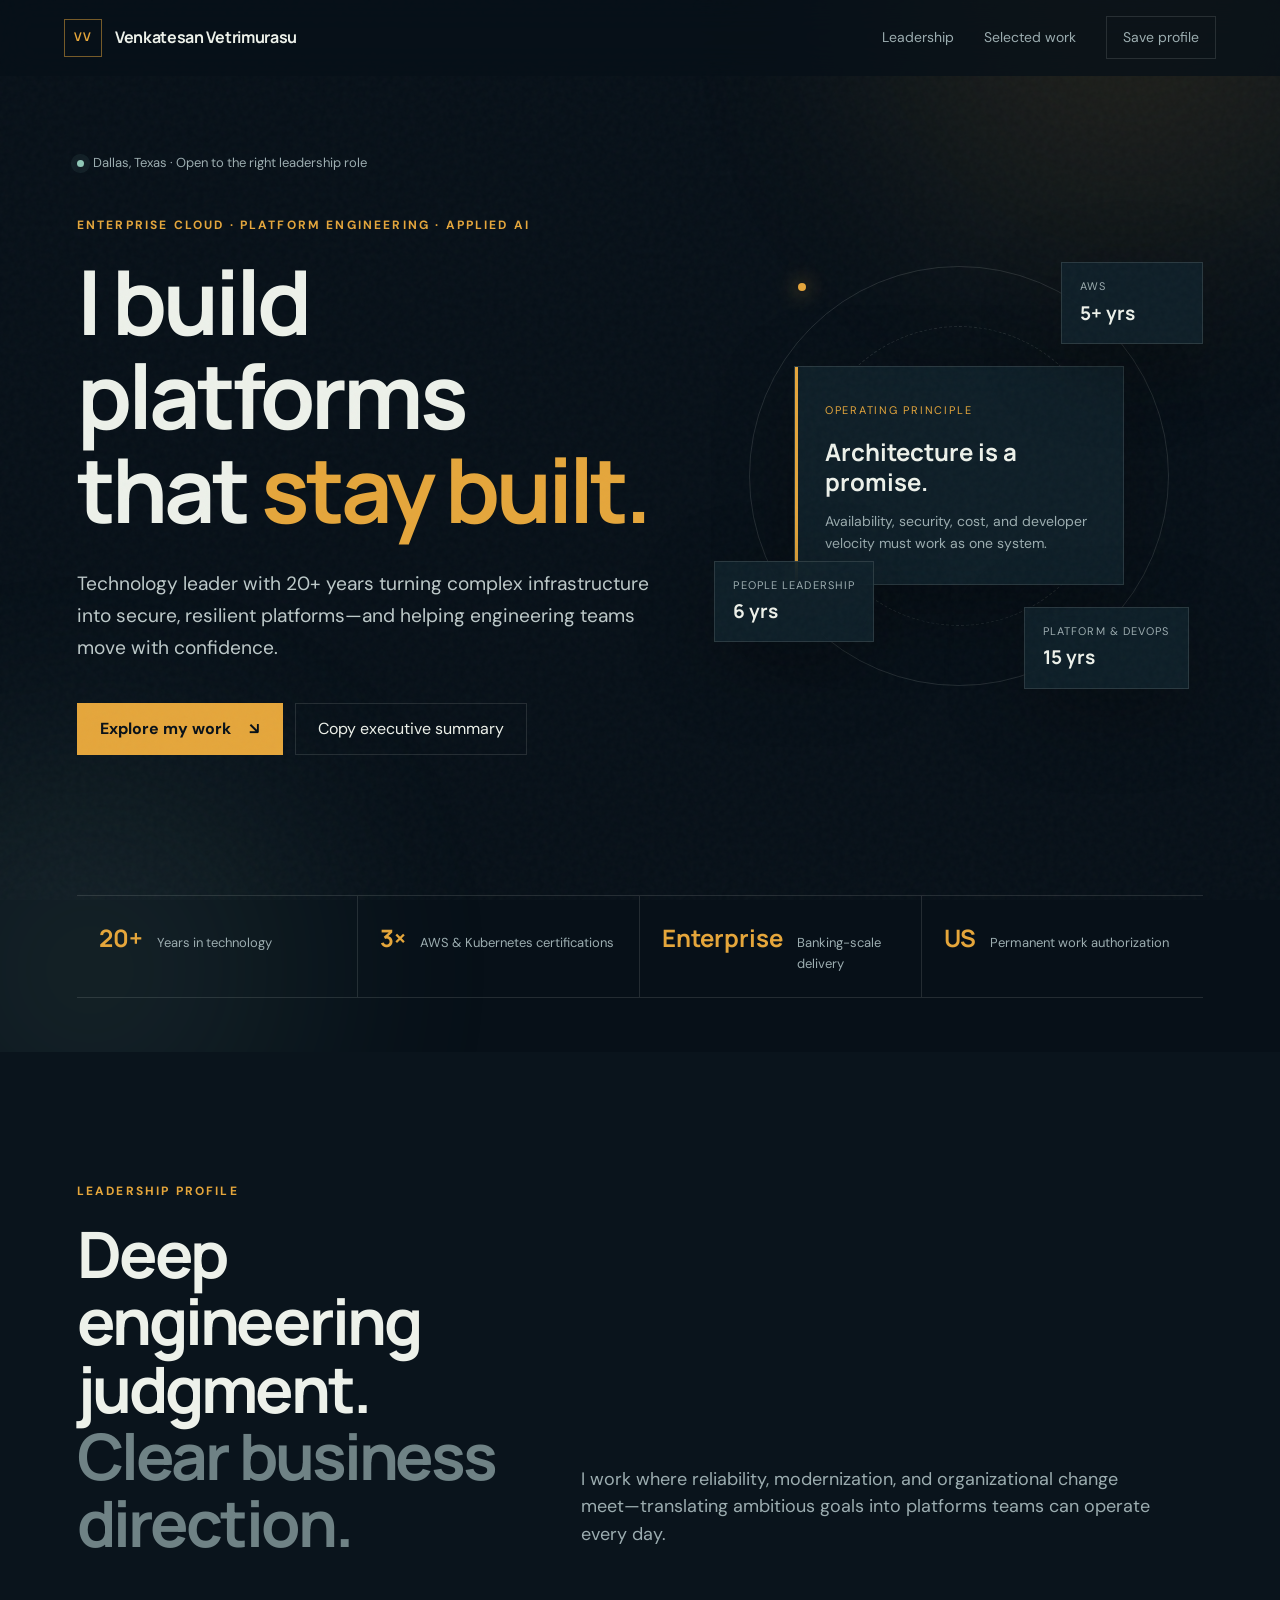
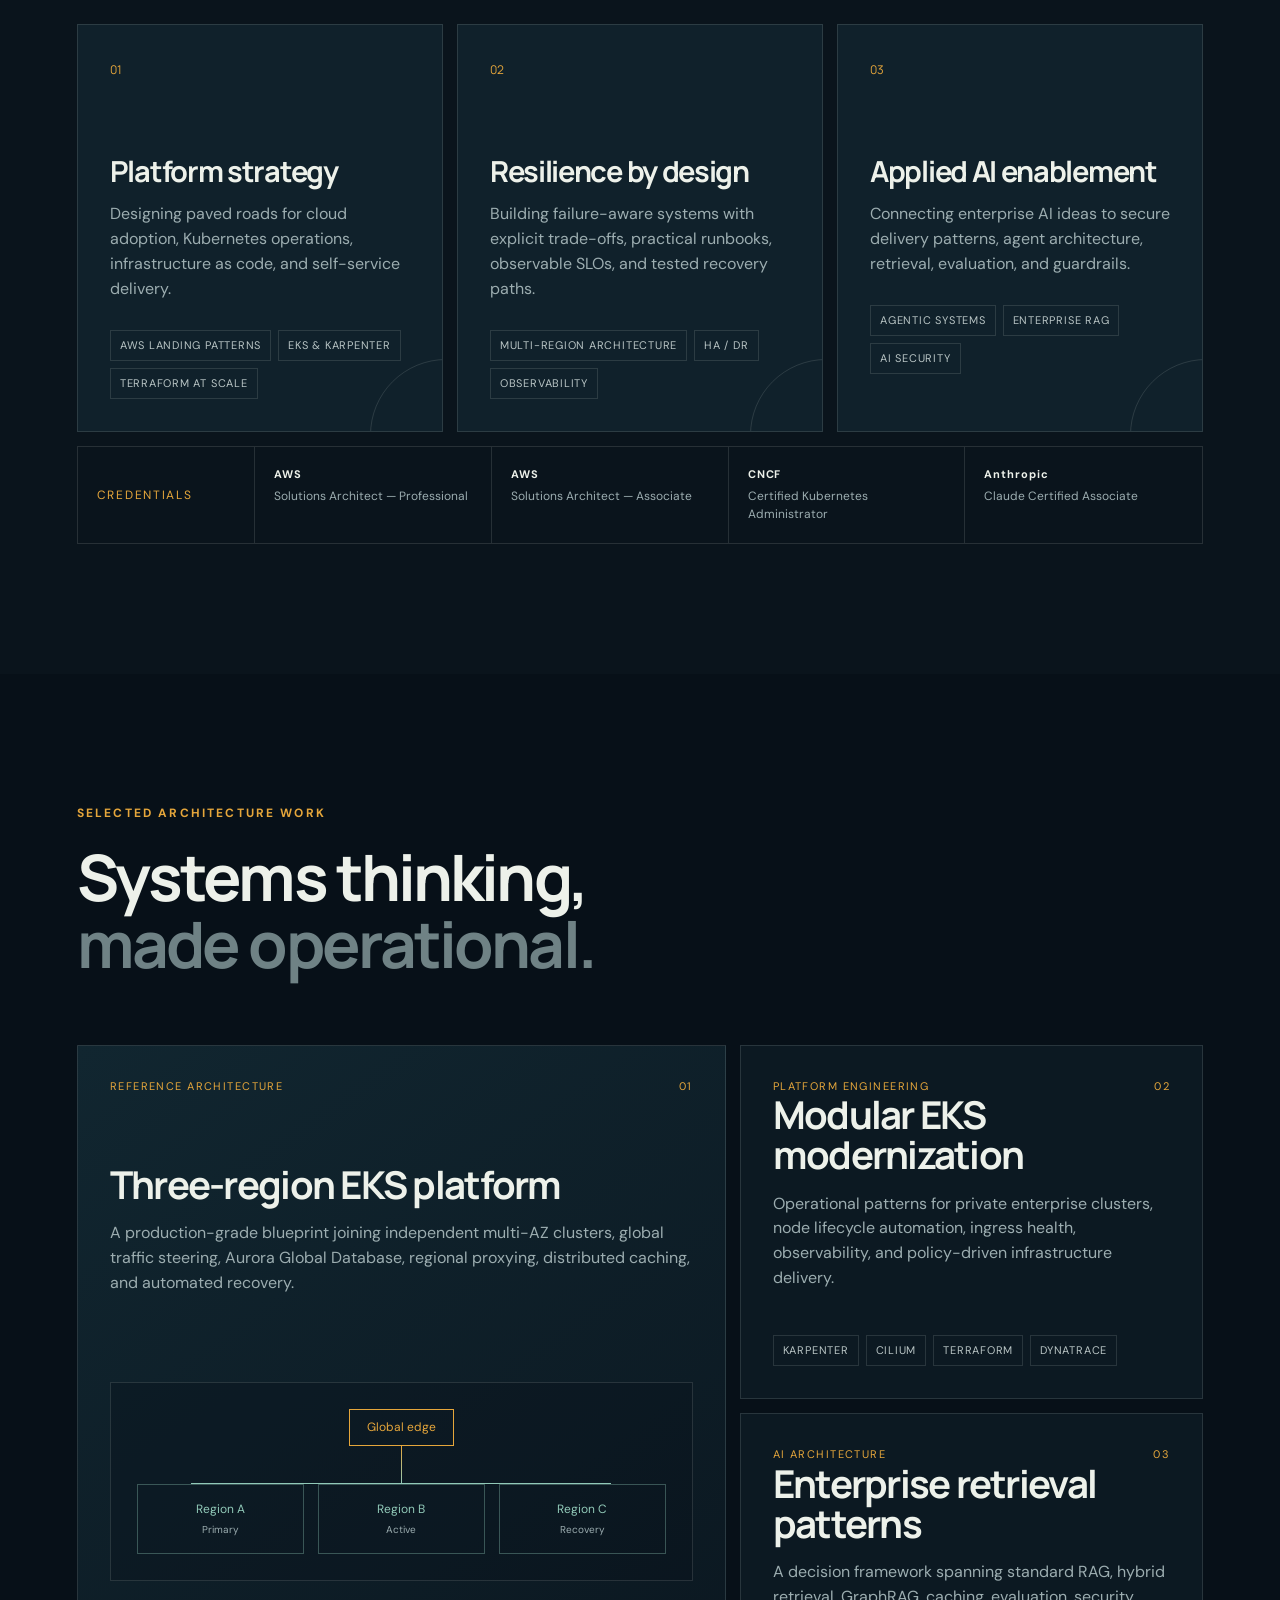
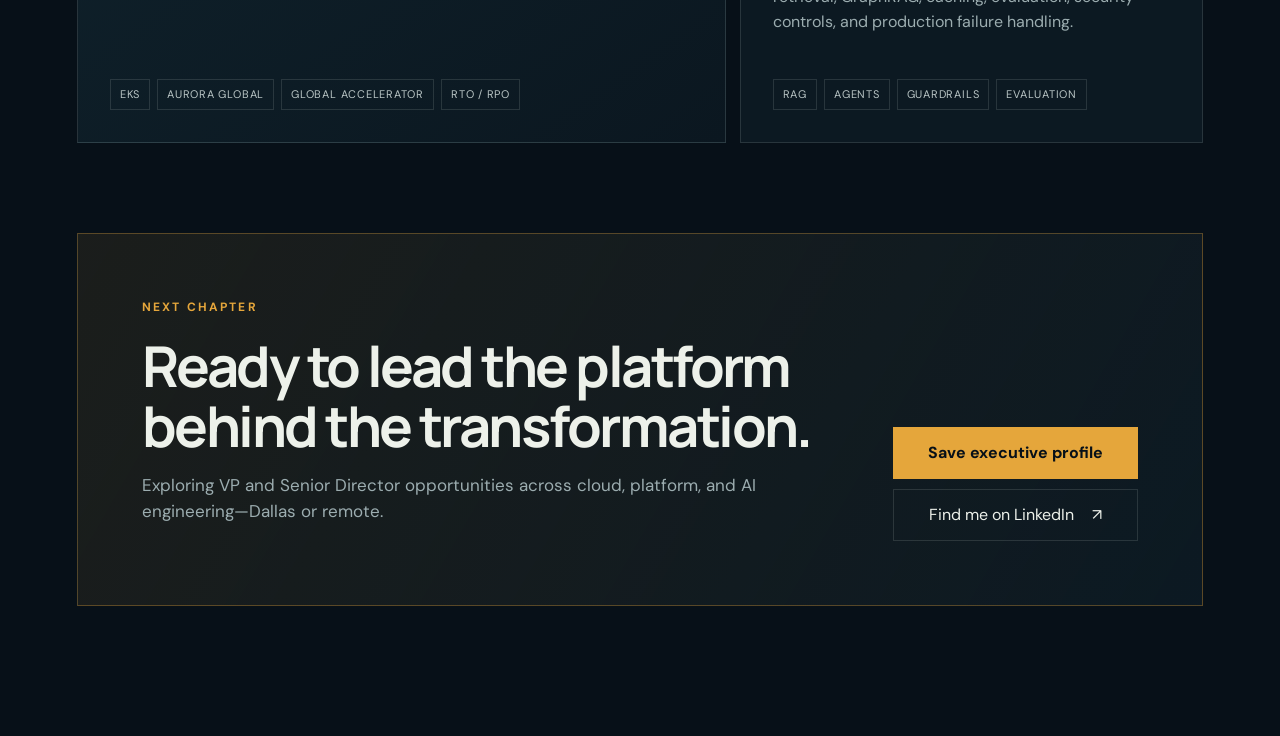
==== index.html @ 8791299f "Publish executive cloud platform and AI portfolio" ====
<!doctype html>
<html lang="en">
<head>
  <meta charset="utf-8">
  <meta name="viewport" content="width=device-width, initial-scale=1">
  <meta name="theme-color" content="#071018">
  <meta name="description" content="Venkatesan Vetrimurasu is an enterprise cloud, platform, and AI engineering leader specializing in AWS, Kubernetes, Terraform, resilience, and modernization.">
  <title>Venkatesan Vetrimurasu — Cloud, Platform & AI Leader</title>
  <link rel="preconnect" href="https://fonts.googleapis.com">
  <link rel="preconnect" href="https://fonts.gstatic.com" crossorigin>
  <link href="https://fonts.googleapis.com/css2?family=DM+Sans:wght@400;500;600;700&family=Manrope:wght@500;600;700;800&display=swap" rel="stylesheet">
  <link rel="icon" href="favicon.svg" type="image/svg+xml">
  <link rel="stylesheet" href="styles.css">
</head>
<body>
  <a class="skip-link" href="#main">Skip to content</a>
  <div class="ambient ambient-one" aria-hidden="true"></div>
  <div class="ambient ambient-two" aria-hidden="true"></div>

  <header class="site-header">
    <a class="brand" href="#top" aria-label="Venkatesan Vetrimurasu, home">
      <span class="brand-mark">VV</span>
      <span class="brand-name">Venkatesan Vetrimurasu</span>
    </a>
    <nav aria-label="Primary navigation">
      <a href="#leadership">Leadership</a>
      <a href="#work">Selected work</a>
      <button class="nav-cta" type="button" data-print>Save profile</button>
    </nav>
  </header>

  <main id="main">
    <section class="hero" id="top">
      <div class="hero-copy reveal">
        <div class="availability"><span></span> Dallas, Texas · Open to the right leadership role</div>
        <p class="eyebrow">Enterprise Cloud · Platform Engineering · Applied AI</p>
        <h1>I build platforms<br>that <em>stay built.</em></h1>
        <p class="hero-lede">Technology leader with 20+ years turning complex infrastructure into secure, resilient platforms—and helping engineering teams move with confidence.</p>
        <div class="hero-actions">
          <a class="button primary" href="#work">Explore my work <span aria-hidden="true">↘</span></a>
          <button class="button secondary" type="button" data-copy-summary>Copy executive summary</button>
        </div>
        <p class="copy-status" role="status" aria-live="polite"></p>
      </div>

      <div class="hero-visual reveal" aria-label="Platform leadership overview">
        <div class="orbit orbit-one"></div>
        <div class="orbit orbit-two"></div>
        <div class="signal-card signal-main">
          <span class="signal-kicker">Operating principle</span>
          <strong>Architecture is a promise.</strong>
          <p>Availability, security, cost, and developer velocity must work as one system.</p>
        </div>
        <div class="signal-card signal-small signal-aws"><span>AWS</span><strong>5+ yrs</strong></div>
        <div class="signal-card signal-small signal-platform"><span>Platform & DevOps</span><strong>15 yrs</strong></div>
        <div class="signal-card signal-small signal-lead"><span>People leadership</span><strong>6 yrs</strong></div>
      </div>

      <div class="hero-rail reveal" aria-label="Career highlights">
        <div><strong>20+</strong><span>Years in technology</span></div>
        <div><strong>3×</strong><span>AWS & Kubernetes certifications</span></div>
        <div><strong>Enterprise</strong><span>Banking-scale delivery</span></div>
        <div><strong>US</strong><span>Permanent work authorization</span></div>
      </div>
    </section>

    <section class="leadership" id="leadership">
      <div class="section-heading reveal">
        <p class="eyebrow">Leadership profile</p>
        <h2>Deep engineering judgment.<br><span>Clear business direction.</span></h2>
        <p>I work where reliability, modernization, and organizational change meet—translating ambitious goals into platforms teams can operate every day.</p>
      </div>

      <div class="leadership-grid">
        <article class="capability-card reveal">
          <span class="card-index">01</span>
          <h3>Platform strategy</h3>
          <p>Designing paved roads for cloud adoption, Kubernetes operations, infrastructure as code, and self-service delivery.</p>
          <ul><li>AWS landing patterns</li><li>EKS & Karpenter</li><li>Terraform at scale</li></ul>
        </article>
        <article class="capability-card reveal">
          <span class="card-index">02</span>
          <h3>Resilience by design</h3>
          <p>Building failure-aware systems with explicit trade-offs, practical runbooks, observable SLOs, and tested recovery paths.</p>
          <ul><li>Multi-region architecture</li><li>HA / DR</li><li>Observability</li></ul>
        </article>
        <article class="capability-card reveal">
          <span class="card-index">03</span>
          <h3>Applied AI enablement</h3>
          <p>Connecting enterprise AI ideas to secure delivery patterns, agent architecture, retrieval, evaluation, and guardrails.</p>
          <ul><li>Agentic systems</li><li>Enterprise RAG</li><li>AI security</li></ul>
        </article>
      </div>

      <div class="credential-strip reveal" aria-label="Certifications">
        <span class="strip-label">Credentials</span>
        <div><b>AWS</b> Solutions Architect — Professional</div>
        <div><b>AWS</b> Solutions Architect — Associate</div>
        <div><b>CNCF</b> Certified Kubernetes Administrator</div>
        <div><b>Anthropic</b> Claude Certified Associate</div>
      </div>
    </section>

    <section class="work" id="work">
      <div class="section-heading reveal">
        <p class="eyebrow">Selected architecture work</p>
        <h2>Systems thinking,<br><span>made operational.</span></h2>
      </div>

      <div class="case-grid">
        <article class="case case-featured reveal">
          <div class="case-meta"><span>Reference architecture</span><span>01</span></div>
          <div>
            <h3>Three-region EKS platform</h3>
            <p>A production-grade blueprint joining independent multi-AZ clusters, global traffic steering, Aurora Global Database, regional proxying, distributed caching, and automated recovery.</p>
          </div>
          <div class="architecture-map" aria-label="Simplified three-region architecture diagram">
            <div class="map-edge">Global edge</div>
            <div class="map-line"></div>
            <div class="map-regions">
              <span>Region A<small>Primary</small></span>
              <span>Region B<small>Active</small></span>
              <span>Region C<small>Recovery</small></span>
            </div>
          </div>
          <ul class="tags"><li>EKS</li><li>Aurora Global</li><li>Global Accelerator</li><li>RTO / RPO</li></ul>
        </article>

        <article class="case reveal">
          <div class="case-meta"><span>Platform engineering</span><span>02</span></div>
          <h3>Modular EKS modernization</h3>
          <p>Operational patterns for private enterprise clusters, node lifecycle automation, ingress health, observability, and policy-driven infrastructure delivery.</p>
          <ul class="tags"><li>Karpenter</li><li>Cilium</li><li>Terraform</li><li>Dynatrace</li></ul>
        </article>

        <article class="case reveal">
          <div class="case-meta"><span>AI architecture</span><span>03</span></div>
          <h3>Enterprise retrieval patterns</h3>
          <p>A decision framework spanning standard RAG, hybrid retrieval, GraphRAG, caching, evaluation, security controls, and production failure handling.</p>
          <ul class="tags"><li>RAG</li><li>Agents</li><li>Guardrails</li><li>Evaluation</li></ul>
        </article>
      </div>

      <footer class="contact-panel reveal">
        <div>
          <p class="eyebrow">Next chapter</p>
          <h2>Ready to lead the platform<br>behind the transformation.</h2>
          <p>Exploring VP and Senior Director opportunities across cloud, platform, and AI engineering—Dallas or remote.</p>
        </div>
        <div class="contact-actions">
          <button class="button primary" type="button" data-print>Save executive profile</button>
          <a class="button secondary" href="https://www.linkedin.com/search/results/people/?keywords=Venkatesan%20Vetrimurasu" target="_blank" rel="noreferrer">Find me on LinkedIn <span aria-hidden="true">↗</span></a>
        </div>
      </footer>
    </section>
  </main>

  <div class="toast" role="status" aria-live="polite"></div>
  <script src="script.js"></script>
</body>
</html>
---- styles.css ----
:root {
  --ink: #071018;
  --ink-2: #0b1720;
  --surface: #10212b;
  --paper: #edf1ea;
  --muted: #9cadb0;
  --line: rgba(228, 238, 232, 0.13);
  --gold: #e5a63b;
  --mint: #91c9b8;
  --display: "Manrope", sans-serif;
  --body: "DM Sans", sans-serif;
}

* { box-sizing: border-box; }
html { scroll-behavior: smooth; }
body {
  margin: 0;
  background: var(--ink);
  color: var(--paper);
  font-family: var(--body);
  line-height: 1.55;
  overflow-x: hidden;
}
body::before {
  content: "";
  position: fixed;
  inset: 0;
  pointer-events: none;
  opacity: .16;
  z-index: 12;
  background-image: url("data:image/svg+xml,%3Csvg viewBox='0 0 180 180' xmlns='http://www.w3.org/2000/svg'%3E%3Cfilter id='n'%3E%3CfeTurbulence type='fractalNoise' baseFrequency='.9' numOctaves='4' stitchTiles='stitch'/%3E%3C/filter%3E%3Crect width='100%25' height='100%25' filter='url(%23n)' opacity='.2'/%3E%3C/svg%3E");
}
button, a { font: inherit; }
a { color: inherit; text-decoration: none; }
button { color: inherit; }

.skip-link { position: fixed; top: -80px; left: 20px; z-index: 99; background: var(--paper); color: var(--ink); padding: 10px 16px; }
.skip-link:focus { top: 20px; }
.ambient { position: fixed; border-radius: 50%; filter: blur(120px); opacity: .11; pointer-events: none; }
.ambient-one { width: 500px; height: 500px; background: var(--gold); top: -260px; right: -100px; }
.ambient-two { width: 420px; height: 420px; background: var(--mint); bottom: -280px; left: -120px; }

.site-header {
  position: fixed;
  top: 0;
  left: 0;
  right: 0;
  z-index: 20;
  display: flex;
  align-items: center;
  justify-content: space-between;
  min-height: 76px;
  padding: 0 clamp(24px, 5vw, 78px);
  background: rgba(7, 16, 24, .76);
  border-bottom: 1px solid transparent;
  backdrop-filter: blur(18px);
  transition: border-color .25s ease, background .25s ease;
}
.site-header.scrolled { border-color: var(--line); background: rgba(7, 16, 24, .94); }
.brand { display: flex; align-items: center; gap: 13px; font-family: var(--display); font-weight: 700; letter-spacing: -.02em; }
.brand-mark { display: grid; place-items: center; width: 38px; height: 38px; border: 1px solid rgba(229, 166, 59, .5); color: var(--gold); font-size: 12px; letter-spacing: .08em; }
.site-header nav { display: flex; align-items: center; gap: 30px; font-size: 14px; color: var(--muted); }
.site-header nav a:hover { color: var(--paper); }
.nav-cta { padding: 10px 16px; border: 1px solid var(--line); background: transparent; cursor: pointer; transition: .2s ease; }
.nav-cta:hover { border-color: var(--gold); color: var(--gold); }

main { position: relative; z-index: 1; }
section { padding-inline: clamp(24px, 6vw, 104px); }
.hero { min-height: 100svh; padding-top: 150px; padding-bottom: 54px; display: grid; grid-template-columns: 1.08fr .92fr; gap: clamp(36px, 5vw, 88px); align-items: center; position: relative; }
.hero-copy { max-width: 760px; }
.availability { display: inline-flex; align-items: center; gap: 9px; color: var(--muted); font-size: 13px; margin-bottom: 42px; }
.availability span { width: 7px; height: 7px; background: var(--mint); border-radius: 50%; box-shadow: 0 0 0 6px rgba(145, 201, 184, .08); animation: pulse 2.4s infinite; }
.eyebrow { margin: 0 0 20px; color: var(--gold); font-size: 12px; font-weight: 700; letter-spacing: .18em; text-transform: uppercase; }
h1, h2, h3 { margin: 0; font-family: var(--display); line-height: 1.05; letter-spacing: -.045em; }
h1 { font-size: clamp(57px, 7vw, 108px); max-width: 880px; }
h1 em { color: var(--gold); font-style: normal; }
.hero-lede { max-width: 660px; margin: 32px 0 0; color: #bdc9c9; font-size: clamp(18px, 1.5vw, 23px); line-height: 1.65; }
.hero-actions { display: flex; flex-wrap: wrap; gap: 12px; margin-top: 40px; }
.button { min-height: 52px; padding: 0 22px; display: inline-flex; align-items: center; justify-content: center; gap: 18px; border: 1px solid var(--line); cursor: pointer; transition: transform .2s ease, background .2s ease, border-color .2s ease; }
.button:hover { transform: translateY(-2px); }
.button.primary { background: var(--gold); border-color: var(--gold); color: var(--ink); font-weight: 700; }
.button.primary:hover { background: #f2b74f; }
.button.secondary { background: transparent; color: var(--paper); }
.button.secondary:hover { border-color: rgba(237, 241, 234, .45); }
.copy-status { height: 20px; color: var(--mint); font-size: 13px; }

.hero-visual { min-height: 520px; position: relative; display: grid; place-items: center; }
.hero-visual::after { content: ""; position: absolute; width: 8px; height: 8px; background: var(--gold); border-radius: 50%; top: 13%; left: 17%; box-shadow: 0 0 20px var(--gold); }
.orbit { position: absolute; border: 1px solid var(--line); border-radius: 50%; }
.orbit-one { width: 420px; height: 420px; }
.orbit-two { width: 300px; height: 300px; border-style: dashed; animation: spin 32s linear infinite; }
.signal-card { position: absolute; background: rgba(16, 33, 43, .86); border: 1px solid var(--line); box-shadow: 0 22px 80px rgba(0,0,0,.3); backdrop-filter: blur(18px); }
.signal-main { width: min(330px, 75%); padding: 30px; z-index: 2; }
.signal-main::before { content: ""; position: absolute; inset: 0 auto 0 0; width: 3px; background: var(--gold); }
.signal-kicker { color: var(--gold); font-size: 11px; text-transform: uppercase; letter-spacing: .16em; }
.signal-main strong { display: block; margin-top: 15px; font-family: var(--display); font-size: 24px; line-height: 1.25; }
.signal-main p { margin: 14px 0 0; color: var(--muted); font-size: 14px; }
.signal-small { min-width: 142px; padding: 15px 18px; z-index: 3; }
.signal-small span { display: block; color: var(--muted); font-size: 11px; text-transform: uppercase; letter-spacing: .1em; }
.signal-small strong { display: block; margin-top: 3px; font-family: var(--display); font-size: 19px; }
.signal-aws { top: 9%; right: 0; }
.signal-platform { bottom: 9%; right: 3%; }
.signal-lead { bottom: 18%; left: 0; }
.hero-rail { grid-column: 1 / -1; display: grid; grid-template-columns: repeat(4, 1fr); border-top: 1px solid var(--line); border-bottom: 1px solid var(--line); margin-top: 30px; }
.hero-rail div { padding: 23px 22px; border-right: 1px solid var(--line); display: flex; gap: 14px; align-items: baseline; }
.hero-rail div:last-child { border-right: 0; }
.hero-rail strong { color: var(--gold); font-family: var(--display); font-size: 24px; }
.hero-rail span { color: var(--muted); font-size: 13px; }

.leadership, .work { padding-top: 130px; padding-bottom: 130px; }
.leadership { background: #0a141c; }
.section-heading { display: grid; grid-template-columns: 1fr 1.4fr; column-gap: 60px; align-items: end; margin-bottom: 68px; }
.section-heading .eyebrow { grid-column: 1 / -1; }
.section-heading h2 { font-size: clamp(42px, 5vw, 76px); }
.section-heading h2 span { color: #6f8285; }
.section-heading > p:last-child { max-width: 570px; margin: 0 0 7px; color: var(--muted); font-size: 18px; }
.leadership-grid { display: grid; grid-template-columns: repeat(3, 1fr); gap: 14px; }
.capability-card { min-height: 365px; padding: 32px; position: relative; background: var(--surface); border: 1px solid var(--line); overflow: hidden; transition: transform .25s ease, border-color .25s ease; }
.capability-card:hover { transform: translateY(-5px); border-color: rgba(229, 166, 59, .45); }
.capability-card::after { content: ""; position: absolute; width: 150px; height: 150px; border: 1px solid var(--line); border-radius: 50%; right: -80px; bottom: -80px; }
.card-index { color: var(--gold); font-family: var(--display); font-size: 12px; }
.capability-card h3 { margin-top: 74px; font-size: 29px; }
.capability-card p { color: var(--muted); }
.capability-card ul { list-style: none; padding: 0; margin: 28px 0 0; display: flex; flex-wrap: wrap; gap: 7px; }
.capability-card li, .tags li { border: 1px solid var(--line); color: #b9c5c5; padding: 6px 9px; font-size: 11px; text-transform: uppercase; letter-spacing: .07em; }
.credential-strip { display: grid; grid-template-columns: .75fr repeat(4, 1fr); gap: 0; margin-top: 14px; border: 1px solid var(--line); }
.credential-strip > * { padding: 19px; border-right: 1px solid var(--line); font-size: 12px; color: var(--muted); }
.credential-strip > *:last-child { border-right: 0; }
.credential-strip b { display: block; color: var(--paper); font-size: 11px; letter-spacing: .08em; margin-bottom: 4px; }
.strip-label { display: grid; align-items: center; color: var(--gold) !important; text-transform: uppercase; letter-spacing: .14em; }

.work { background: var(--ink); }
.work .section-heading { grid-template-columns: 1fr; }
.case-grid { display: grid; grid-template-columns: 1.4fr 1fr; gap: 14px; }
.case { padding: 32px; min-height: 330px; display: flex; flex-direction: column; background: #0c1922; border: 1px solid var(--line); transition: transform .25s ease, border-color .25s ease; }
.case:hover { transform: translateY(-4px); border-color: rgba(145, 201, 184, .38); }
.case-featured { grid-row: span 2; min-height: 674px; justify-content: space-between; background: linear-gradient(145deg, #112630, #0b1720); }
.case-meta { display: flex; justify-content: space-between; color: var(--gold); font-size: 11px; text-transform: uppercase; letter-spacing: .13em; }
.case h3 { margin-top: auto; font-size: clamp(29px, 3vw, 48px); }
.case > p, .case > div > p { color: var(--muted); font-size: 16px; max-width: 650px; }
.tags { display: flex; flex-wrap: wrap; gap: 7px; list-style: none; padding: 0; margin: 28px 0 0; }
.architecture-map { padding: 26px; border: 1px solid var(--line); background: rgba(7, 16, 24, .3); }
.map-edge { width: max-content; margin: 0 auto; padding: 8px 17px; border: 1px solid var(--gold); color: var(--gold); font-size: 12px; }
.map-line { width: 1px; height: 38px; margin: 0 auto; background: linear-gradient(var(--gold), var(--mint)); position: relative; }
.map-line::after { content: ""; position: absolute; height: 1px; width: min(420px, 60vw); left: 50%; bottom: 0; transform: translateX(-50%); background: var(--mint); }
.map-regions { display: grid; grid-template-columns: repeat(3, 1fr); gap: 14px; }
.map-regions span { text-align: center; padding: 15px 8px; border: 1px solid rgba(145, 201, 184, .35); font-size: 12px; color: var(--mint); }
.map-regions small { display: block; margin-top: 4px; color: var(--muted); }
.contact-panel { margin-top: 90px; padding: clamp(32px, 5vw, 70px); border: 1px solid rgba(229, 166, 59, .32); background: linear-gradient(120deg, rgba(229, 166, 59, .09), rgba(16, 33, 43, .55)); display: flex; justify-content: space-between; gap: 50px; align-items: end; }
.contact-panel h2 { font-size: clamp(36px, 4.4vw, 68px); }
.contact-panel > div > p:last-child { color: var(--muted); max-width: 680px; font-size: 17px; }
.contact-actions { min-width: 245px; display: grid; gap: 10px; }
.toast { position: fixed; right: 24px; bottom: 24px; z-index: 40; padding: 13px 18px; background: var(--paper); color: var(--ink); transform: translateY(120px); opacity: 0; transition: .3s ease; }
.toast.show { transform: translateY(0); opacity: 1; }
.reveal { opacity: 0; transform: translateY(22px); transition: opacity .7s ease, transform .7s ease; }
.reveal.visible { opacity: 1; transform: translateY(0); }

@keyframes pulse { 50% { box-shadow: 0 0 0 10px rgba(145, 201, 184, 0); } }
@keyframes spin { to { transform: rotate(360deg); } }

@media (max-width: 1000px) {
  .hero { grid-template-columns: 1fr; padding-top: 130px; }
  .hero-visual { min-height: 440px; }
  .hero-rail { grid-template-columns: 1fr 1fr; }
  .hero-rail div:nth-child(2) { border-right: 0; }
  .hero-rail div:nth-child(-n+2) { border-bottom: 1px solid var(--line); }
  .section-heading { grid-template-columns: 1fr; gap: 24px; }
  .leadership-grid { grid-template-columns: 1fr; }
  .capability-card { min-height: 280px; }
  .capability-card h3 { margin-top: 42px; }
  .credential-strip { grid-template-columns: 1fr 1fr; }
  .credential-strip > * { border-bottom: 1px solid var(--line); }
  .credential-strip > *:nth-child(even) { border-right: 0; }
  .case-grid { grid-template-columns: 1fr; }
  .case-featured { min-height: 600px; }
  .contact-panel { align-items: start; flex-direction: column; }
  .contact-actions { width: 100%; grid-template-columns: 1fr 1fr; }
}

@media (max-width: 680px) {
  .site-header { min-height: 66px; }
  .brand-name { display: none; }
  .site-header nav { gap: 14px; }
  .site-header nav a { display: none; }
  .hero { padding-top: 108px; }
  .availability { margin-bottom: 30px; }
  h1 { font-size: clamp(49px, 15vw, 69px); }
  .hero-lede { font-size: 17px; }
  .hero-actions { display: grid; }
  .hero-visual { min-height: 380px; margin-inline: -12px; }
  .orbit-one { width: 320px; height: 320px; }
  .orbit-two { width: 240px; height: 240px; }
  .signal-main { padding: 24px; }
  .signal-small { min-width: 120px; padding: 11px 13px; }
  .signal-aws { right: -4px; }
  .signal-platform { right: -5px; bottom: 5%; }
  .signal-lead { left: -6px; bottom: 10%; }
  .hero-rail { grid-template-columns: 1fr; }
  .hero-rail div { border-right: 0; border-bottom: 1px solid var(--line); }
  .hero-rail div:last-child { border-bottom: 0; }
  .leadership, .work { padding-top: 90px; padding-bottom: 90px; }
  .section-heading { margin-bottom: 45px; }
  .credential-strip { grid-template-columns: 1fr; }
  .credential-strip > * { border-right: 0; }
  .case { padding: 25px; }
  .case-featured { min-height: 630px; }
  .architecture-map { padding: 18px 12px; }
  .map-regions { gap: 6px; }
  .map-regions span { font-size: 10px; }
  .contact-panel { margin-top: 60px; }
  .contact-actions { grid-template-columns: 1fr; }
}

@media (prefers-reduced-motion: reduce) {
  *, *::before, *::after { animation-duration: .01ms !important; animation-iteration-count: 1 !important; scroll-behavior: auto !important; }
  .reveal { opacity: 1; transform: none; }
}

@media print {
  body { background: white; color: #111; }
  body::before, .ambient, .site-header, .hero-visual, .hero-actions, .toast { display: none !important; }
  section { padding: 32px; }
  .hero { min-height: 0; display: block; padding-top: 30px; }
  .hero-copy { max-width: none; }
  .hero-rail { margin-top: 25px; }
  .hero-rail span, .hero-lede, .section-heading > p:last-child, .capability-card p, .case > p, .case > div > p, .contact-panel > div > p:last-child { color: #444; }
  .leadership, .work, .capability-card, .case, .contact-panel { background: white; }
  .capability-card, .case, .contact-panel, .credential-strip, .hero-rail { border-color: #bbb; break-inside: avoid; }
  .leadership-grid, .case-grid { display: block; }
  .capability-card, .case { min-height: 0; margin-bottom: 12px; }
  .contact-actions { display: none; }
  .reveal { opacity: 1; transform: none; }
}
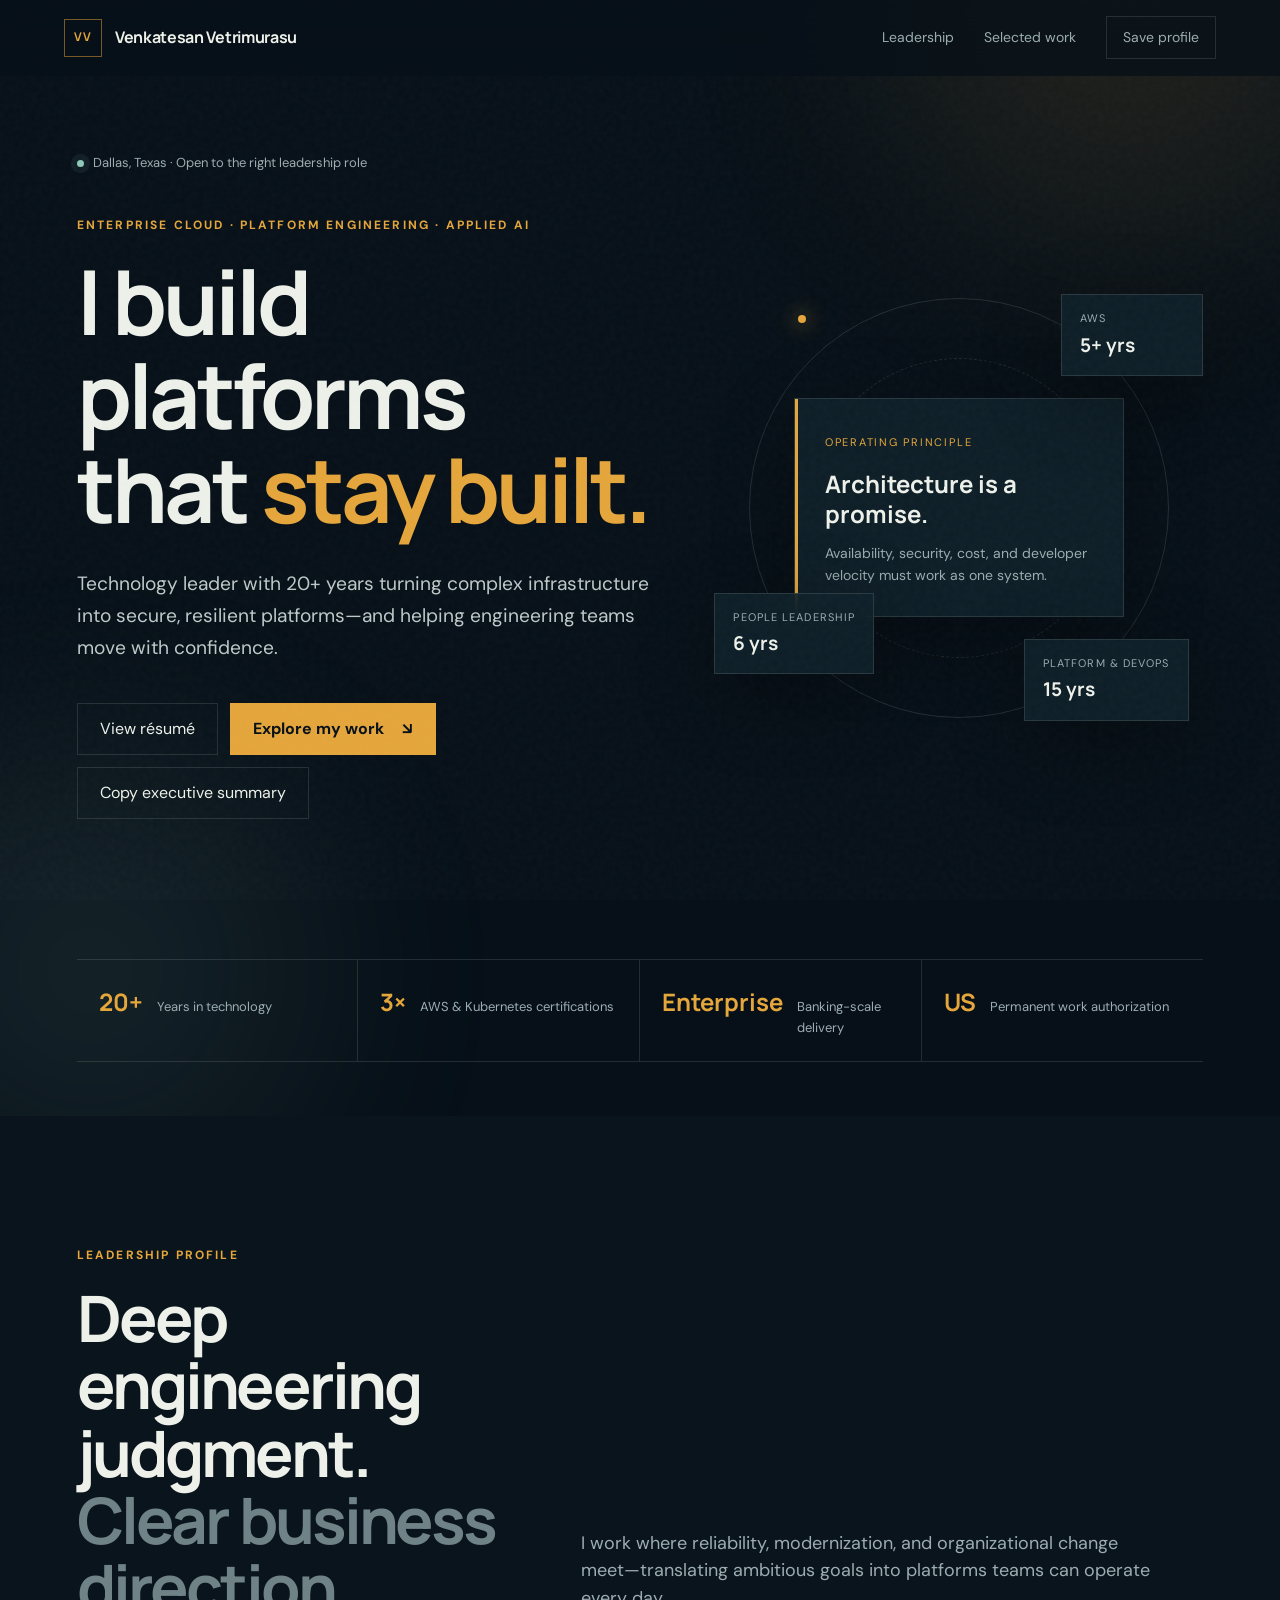
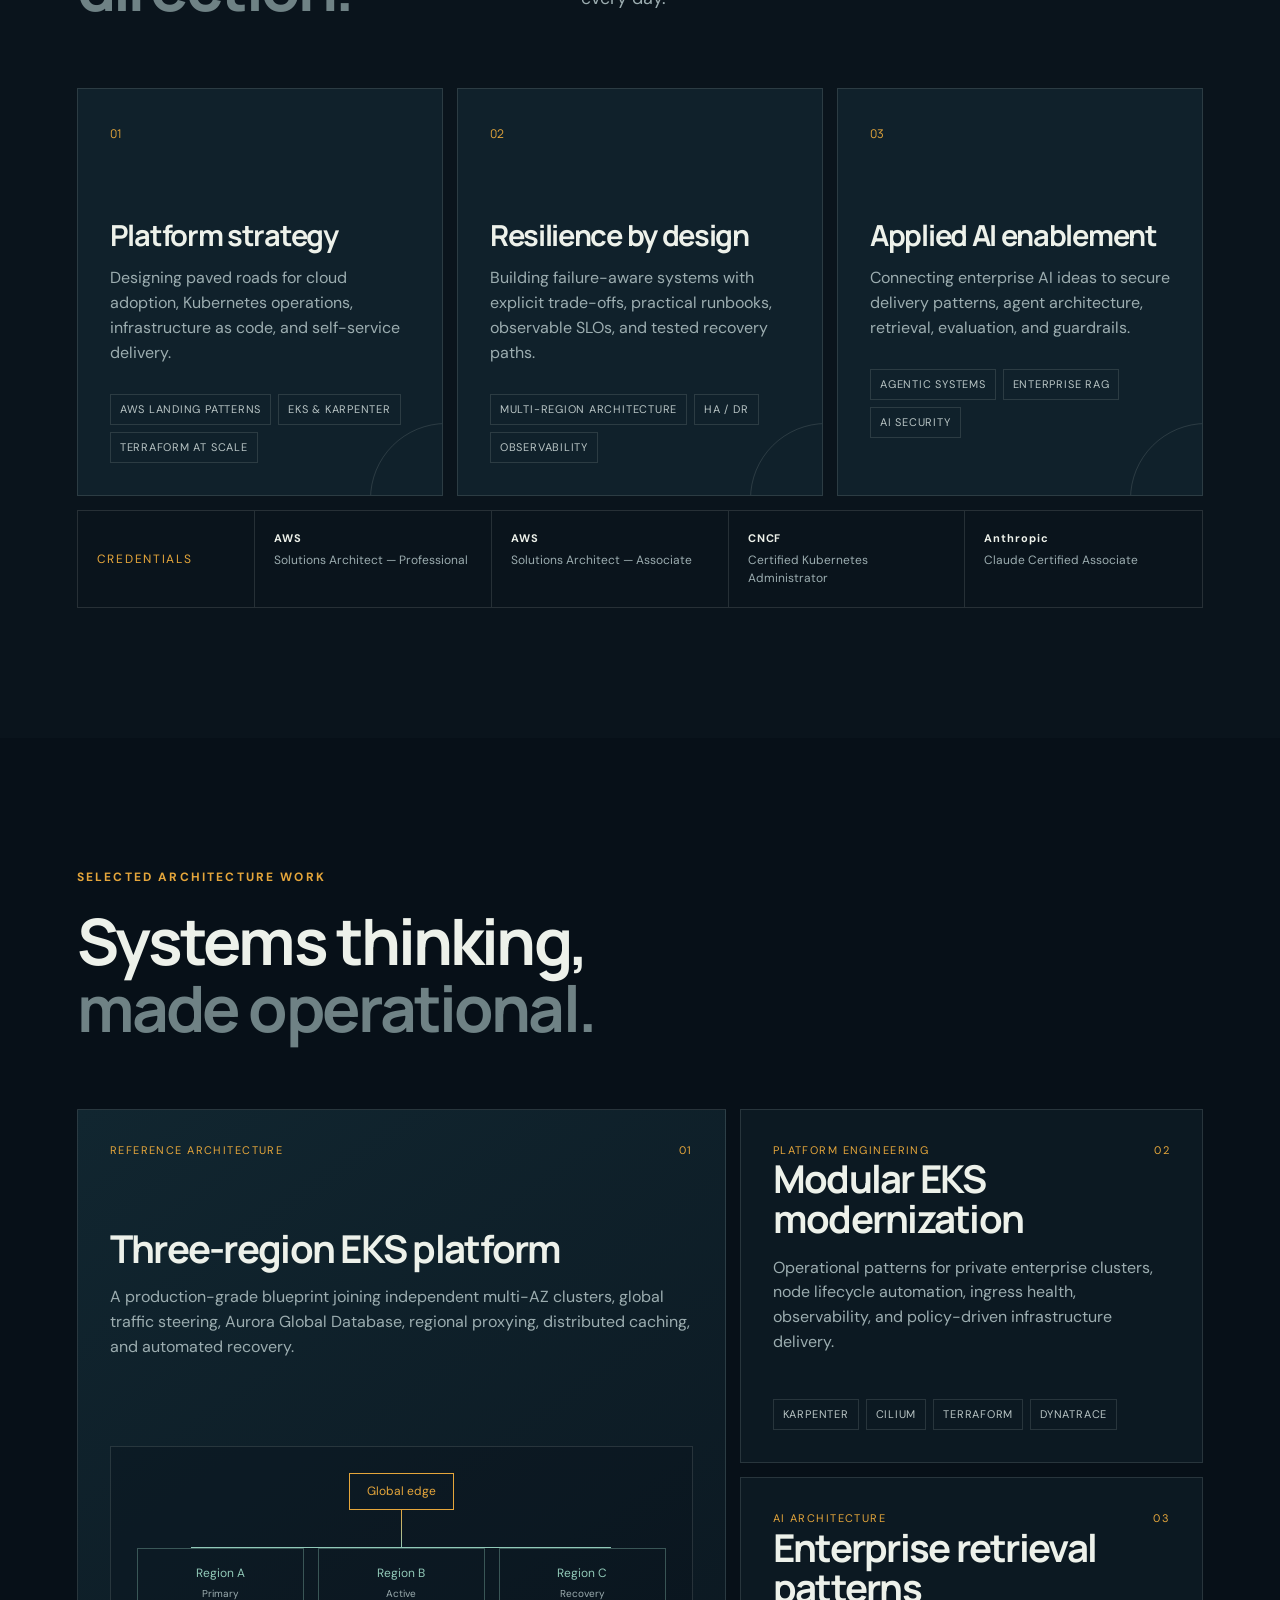
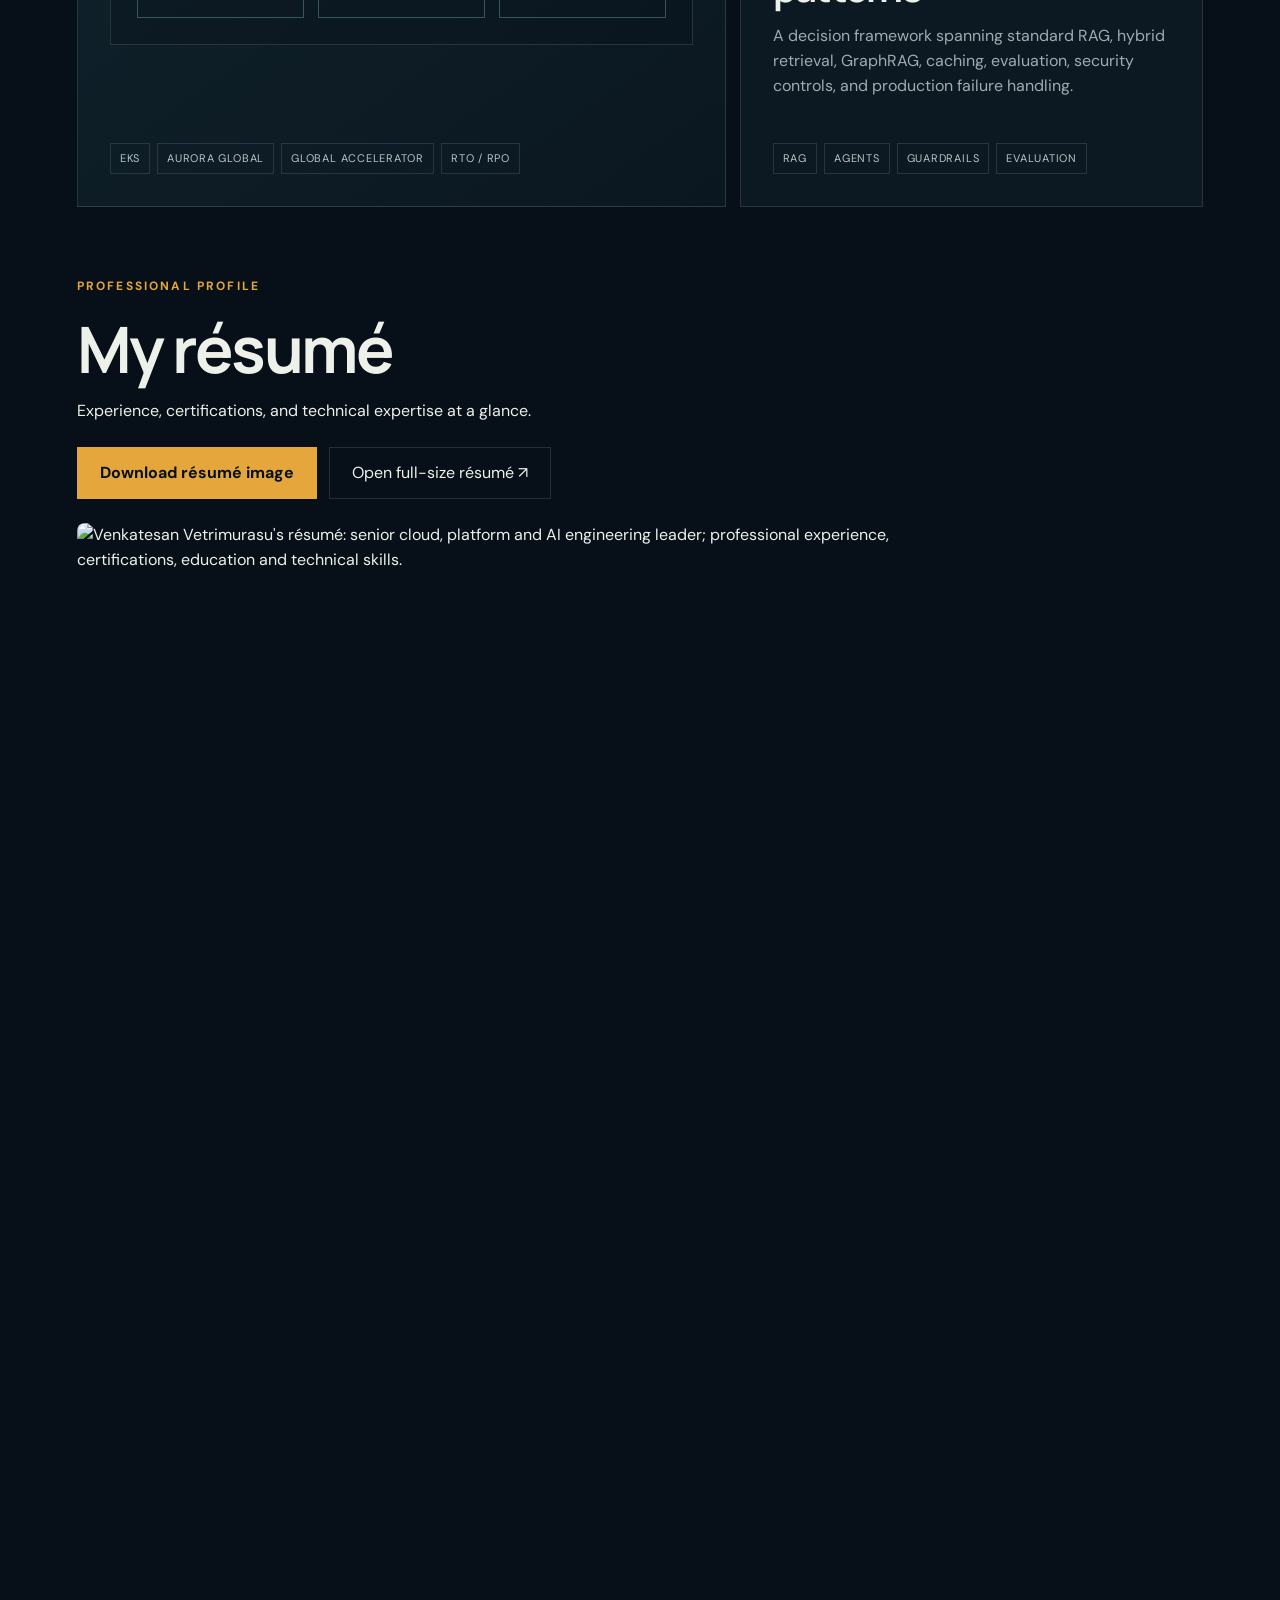
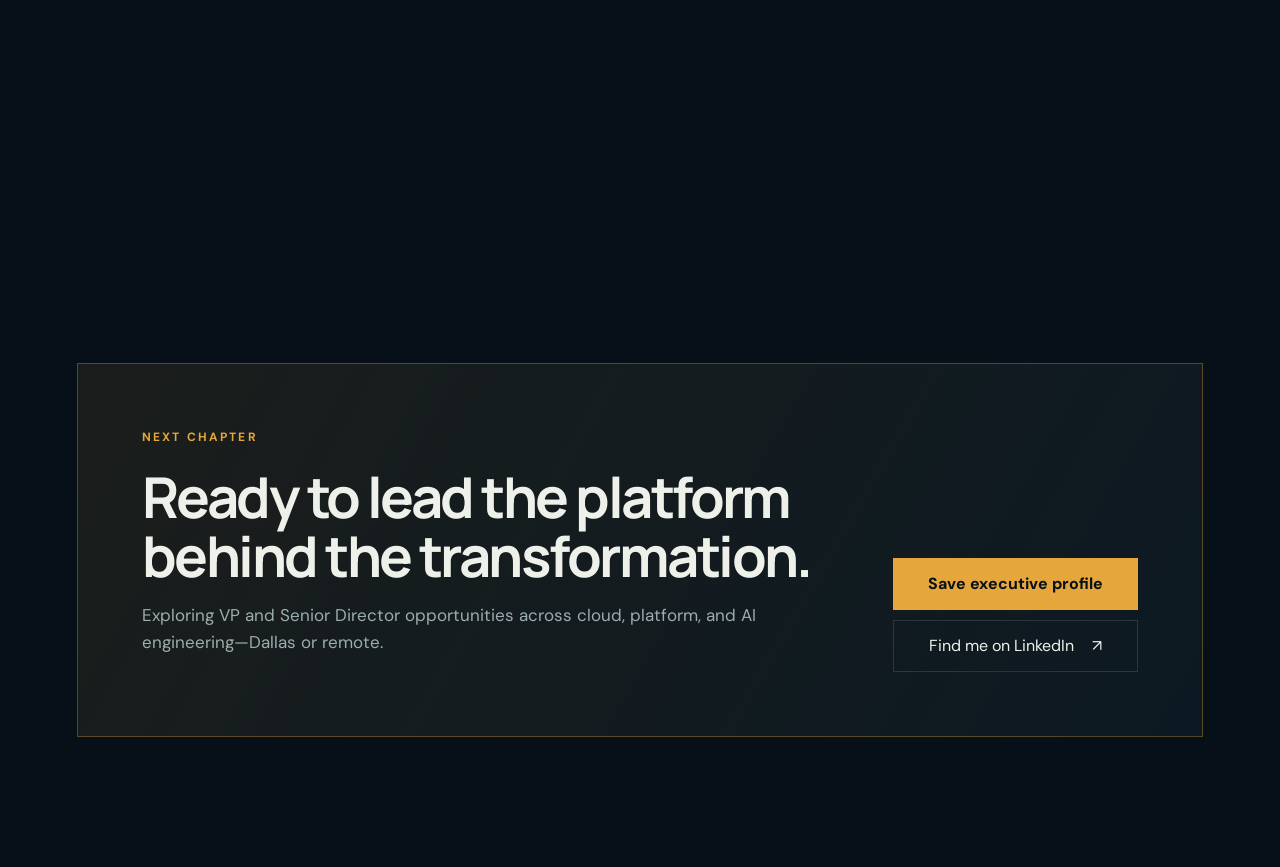
==== commit 676ba80c: "Add resume image preview and download links" ====
--- a/index.html
+++ b/index.html
@@ -37,6 +37,7 @@
         <h1>I build platforms<br>that <em>stay built.</em></h1>
         <p class="hero-lede">Technology leader with 20+ years turning complex infrastructure into secure, resilient platforms—and helping engineering teams move with confidence.</p>
         <div class="hero-actions">
+          <a class="button secondary" href="#resume">View résumé</a>
           <a class="button primary" href="#work">Explore my work <span aria-hidden="true">↘</span></a>
           <button class="button secondary" type="button" data-copy-summary>Copy executive summary</button>
         </div>
@@ -141,6 +142,19 @@
         </article>
       </div>
 
+      <article id="resume" style="margin-top:70px;scroll-margin-top:100px" aria-labelledby="resume-heading">
+        <p class="eyebrow">Professional profile</p>
+        <h2 id="resume-heading" style="font-size:clamp(36px,5vw,64px)">My résumé</h2>
+        <p>Experience, certifications, and technical expertise at a glance.</p>
+        <div class="hero-actions" style="margin:24px 0">
+          <a class="button primary" href="assets/venkatesan-resume.png" download="Venkatesan-Vetrimurasu-Resume.png">Download résumé image</a>
+          <a class="button secondary" href="assets/venkatesan-resume.png" target="_blank" rel="noopener">Open full-size résumé ↗</a>
+        </div>
+        <a href="assets/venkatesan-resume.png" target="_blank" rel="noopener" aria-label="Open Venkatesan's résumé full-size">
+          <img src="assets/venkatesan-resume.png" alt="Venkatesan Vetrimurasu's résumé: senior cloud, platform and AI engineering leader; professional experience, certifications, education and technical skills." width="1024" height="1536" loading="lazy" style="display:block;width:100%;max-width:900px;height:auto;border-radius:8px">
+        </a>
+      </article>
+
       <footer class="contact-panel reveal">
         <div>
           <p class="eyebrow">Next chapter</p>
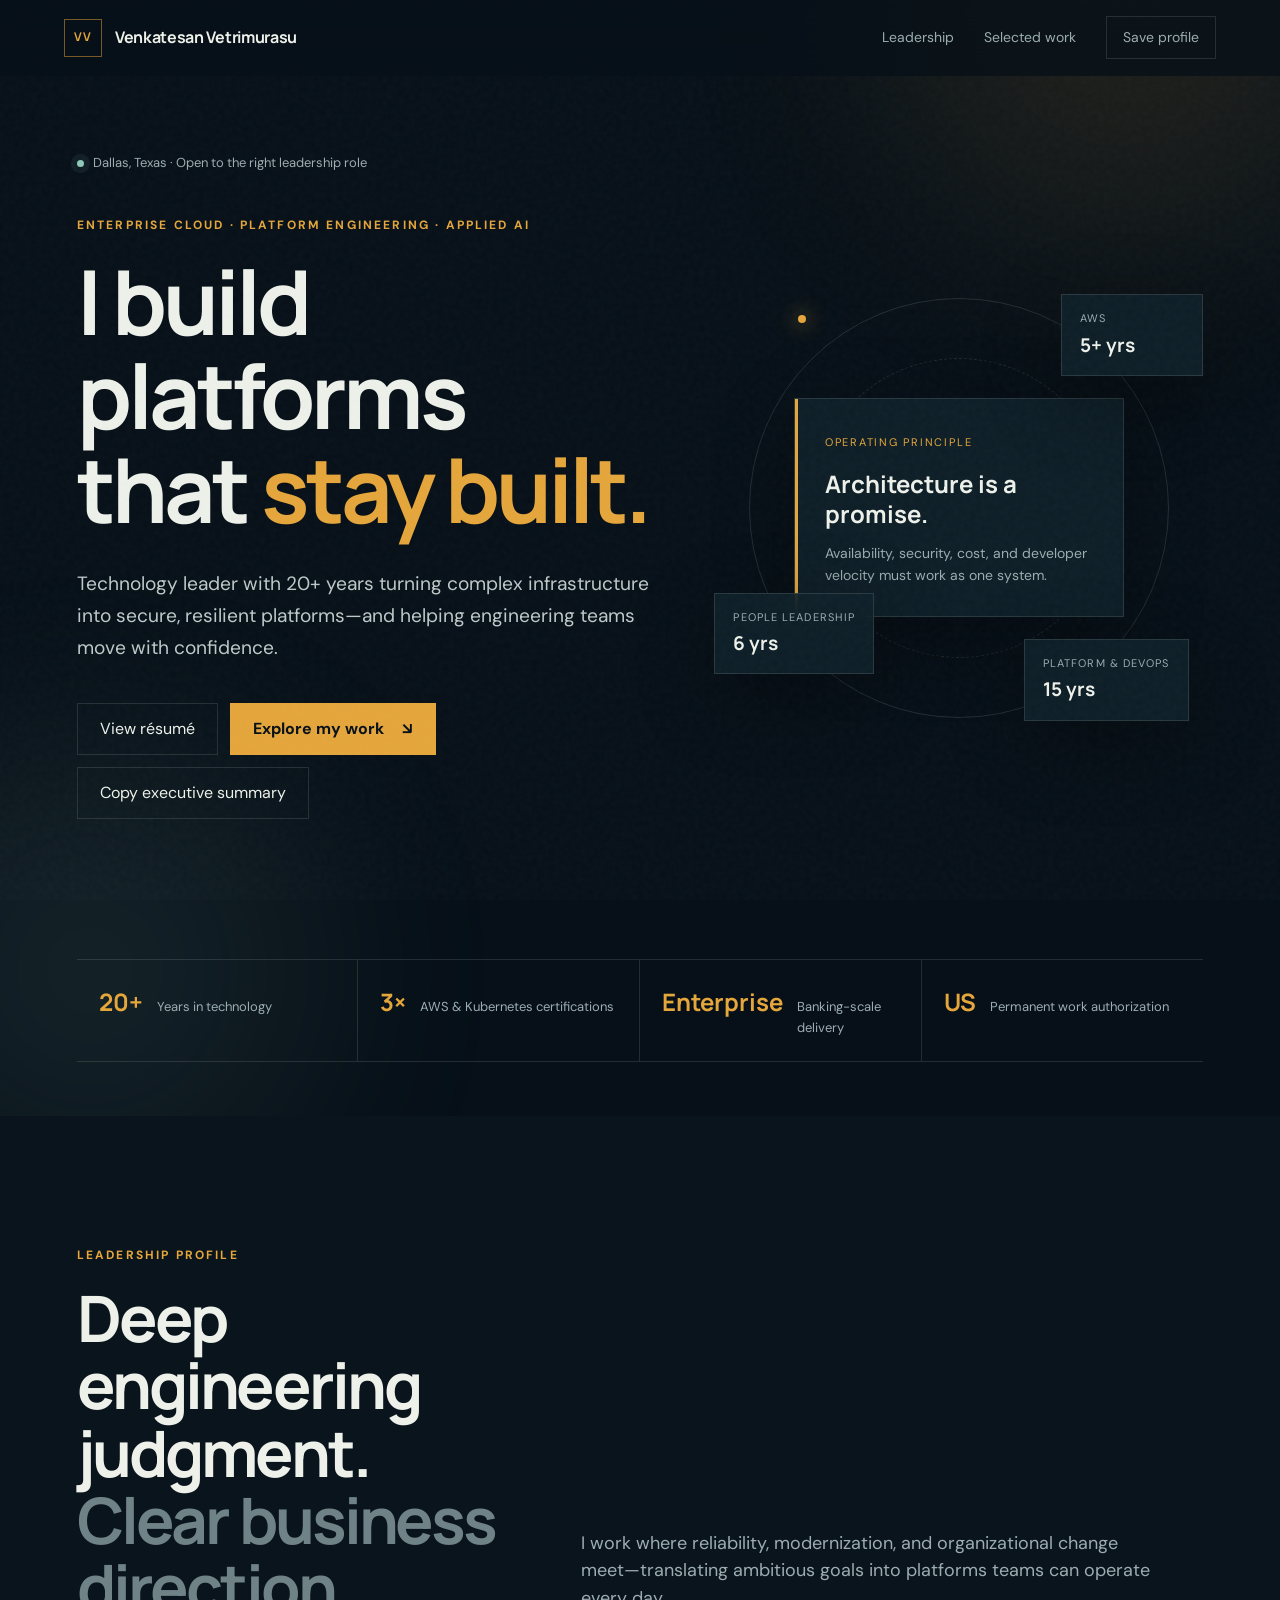
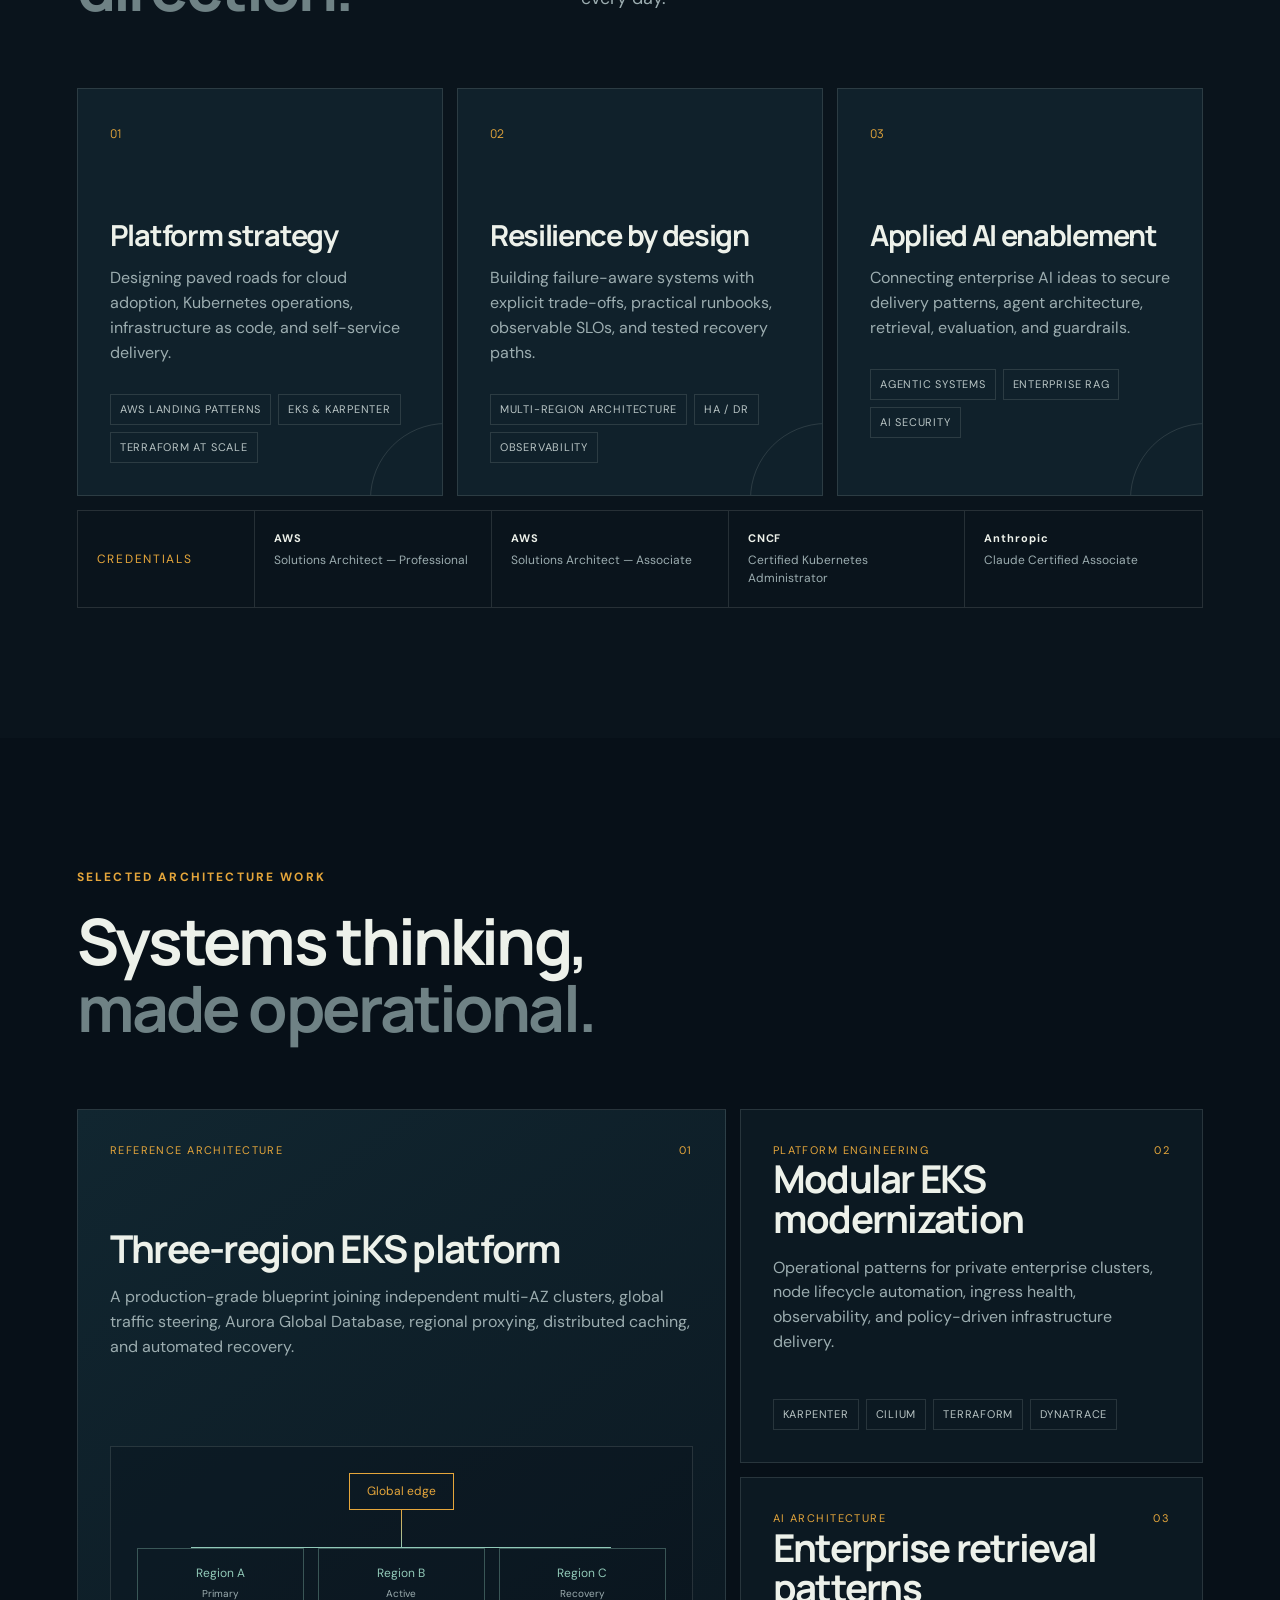
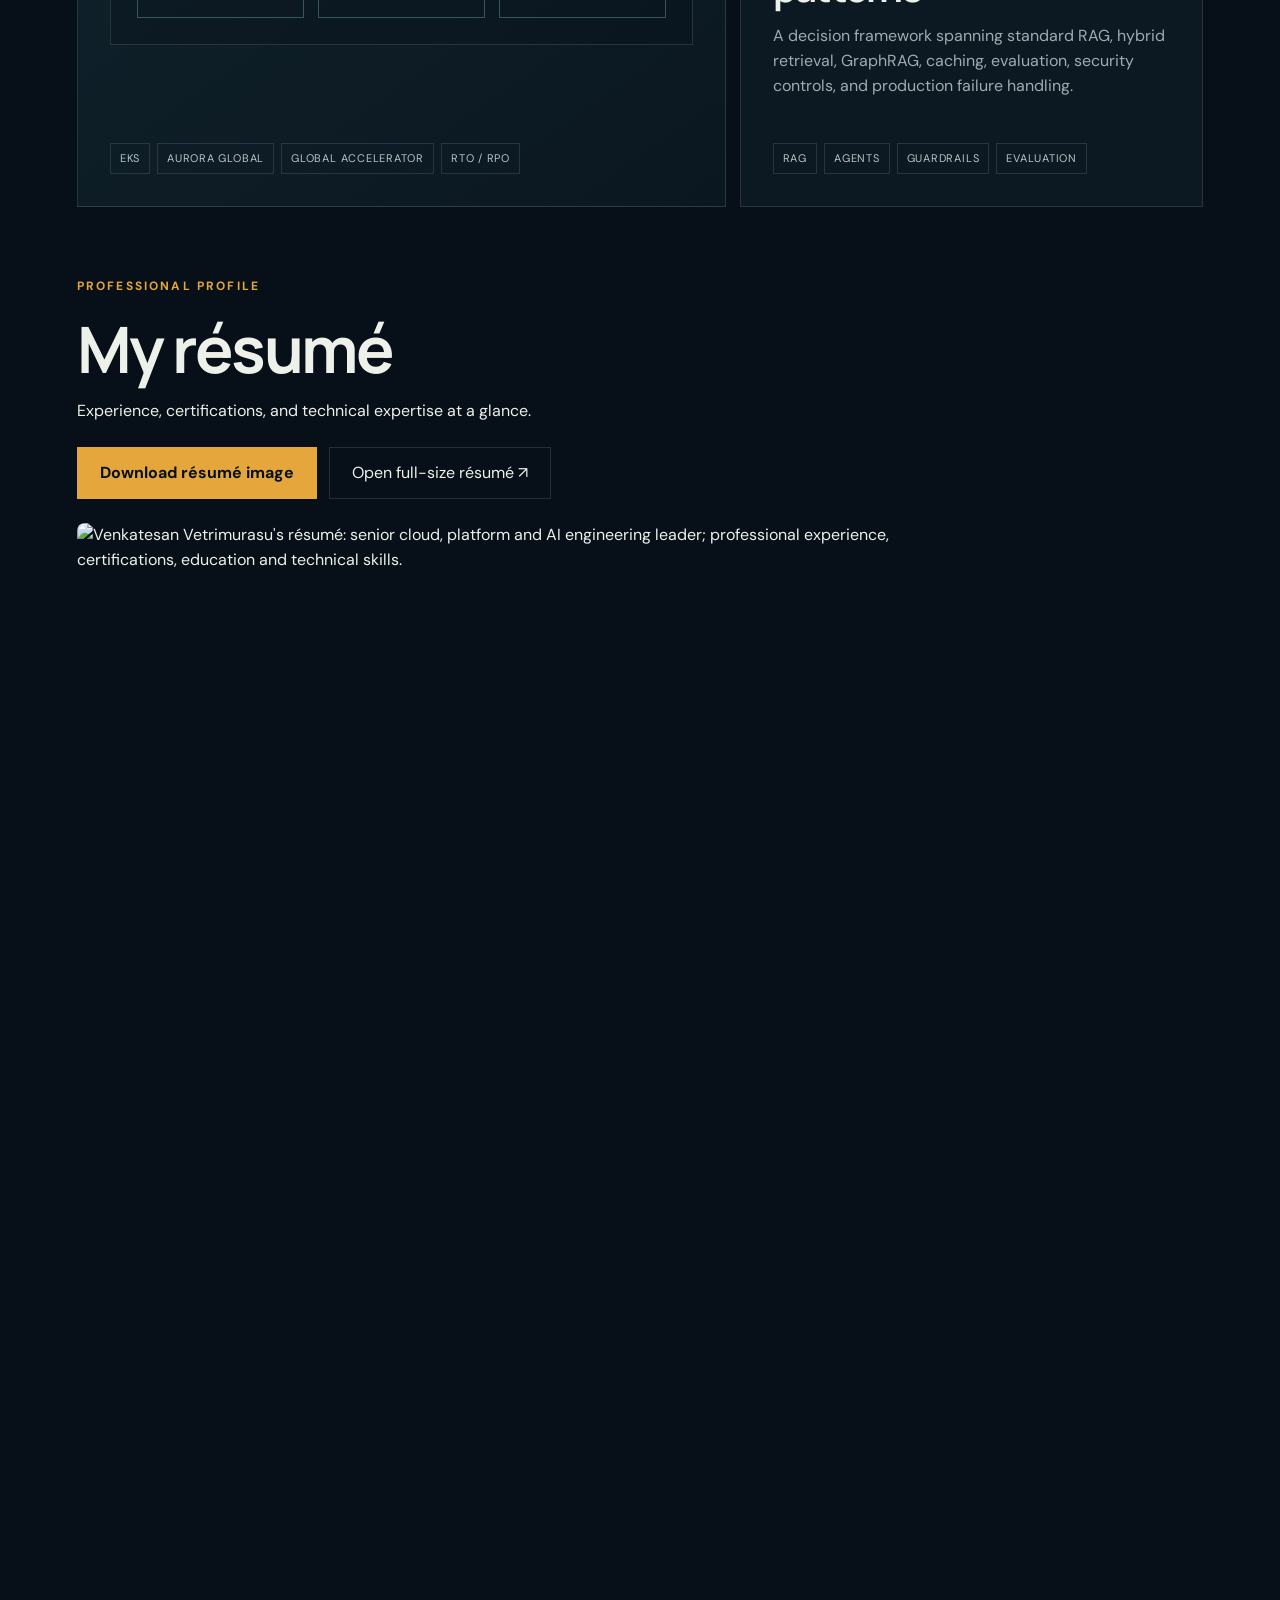
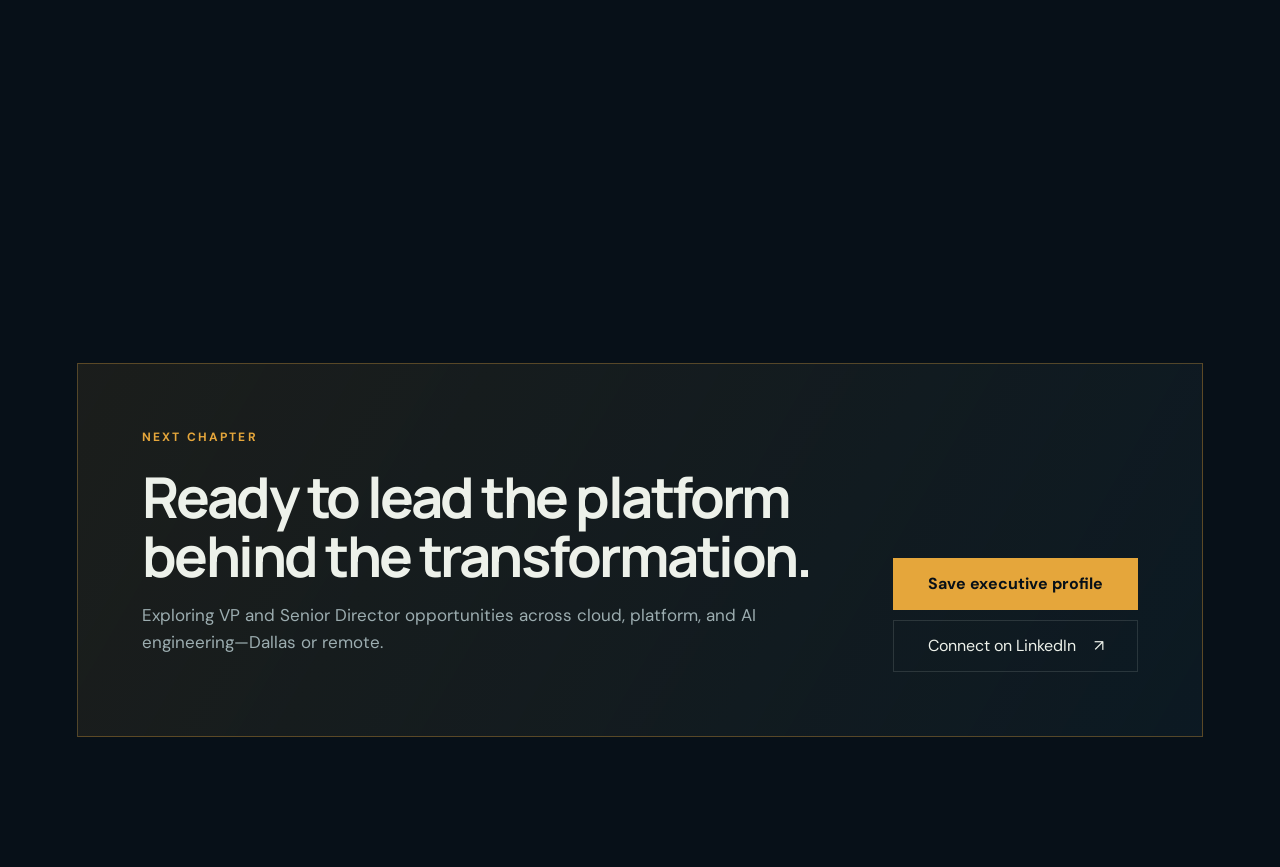
==== commit 7eacdb57: "Link directly to Venkatesan's LinkedIn profile" ====
--- a/index.html
+++ b/index.html
@@ -163,7 +163,7 @@
         </div>
         <div class="contact-actions">
           <button class="button primary" type="button" data-print>Save executive profile</button>
-          <a class="button secondary" href="https://www.linkedin.com/search/results/people/?keywords=Venkatesan%20Vetrimurasu" target="_blank" rel="noreferrer">Find me on LinkedIn <span aria-hidden="true">↗</span></a>
+          <a class="button secondary" href="https://www.linkedin.com/in/vetrivenki/" target="_blank" rel="noreferrer">Connect on LinkedIn <span aria-hidden="true">↗</span></a>
         </div>
       </footer>
     </section>
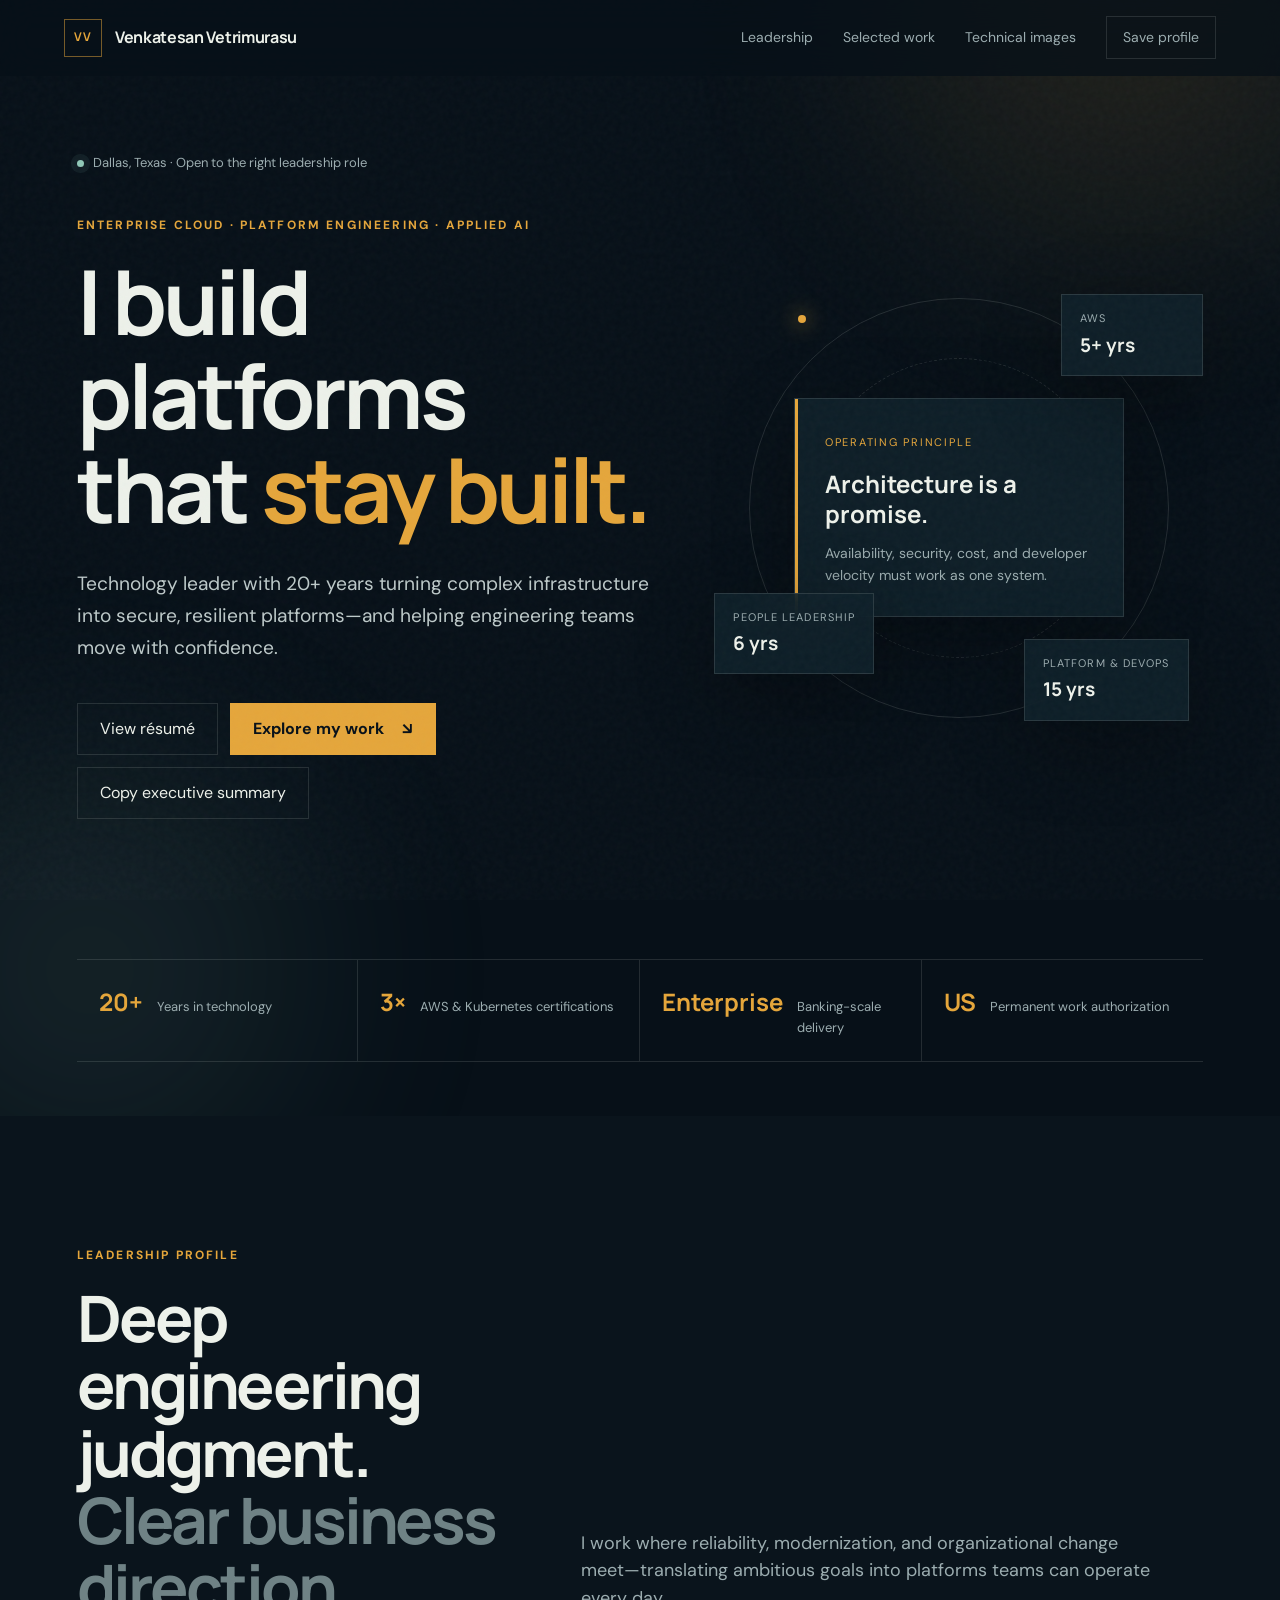
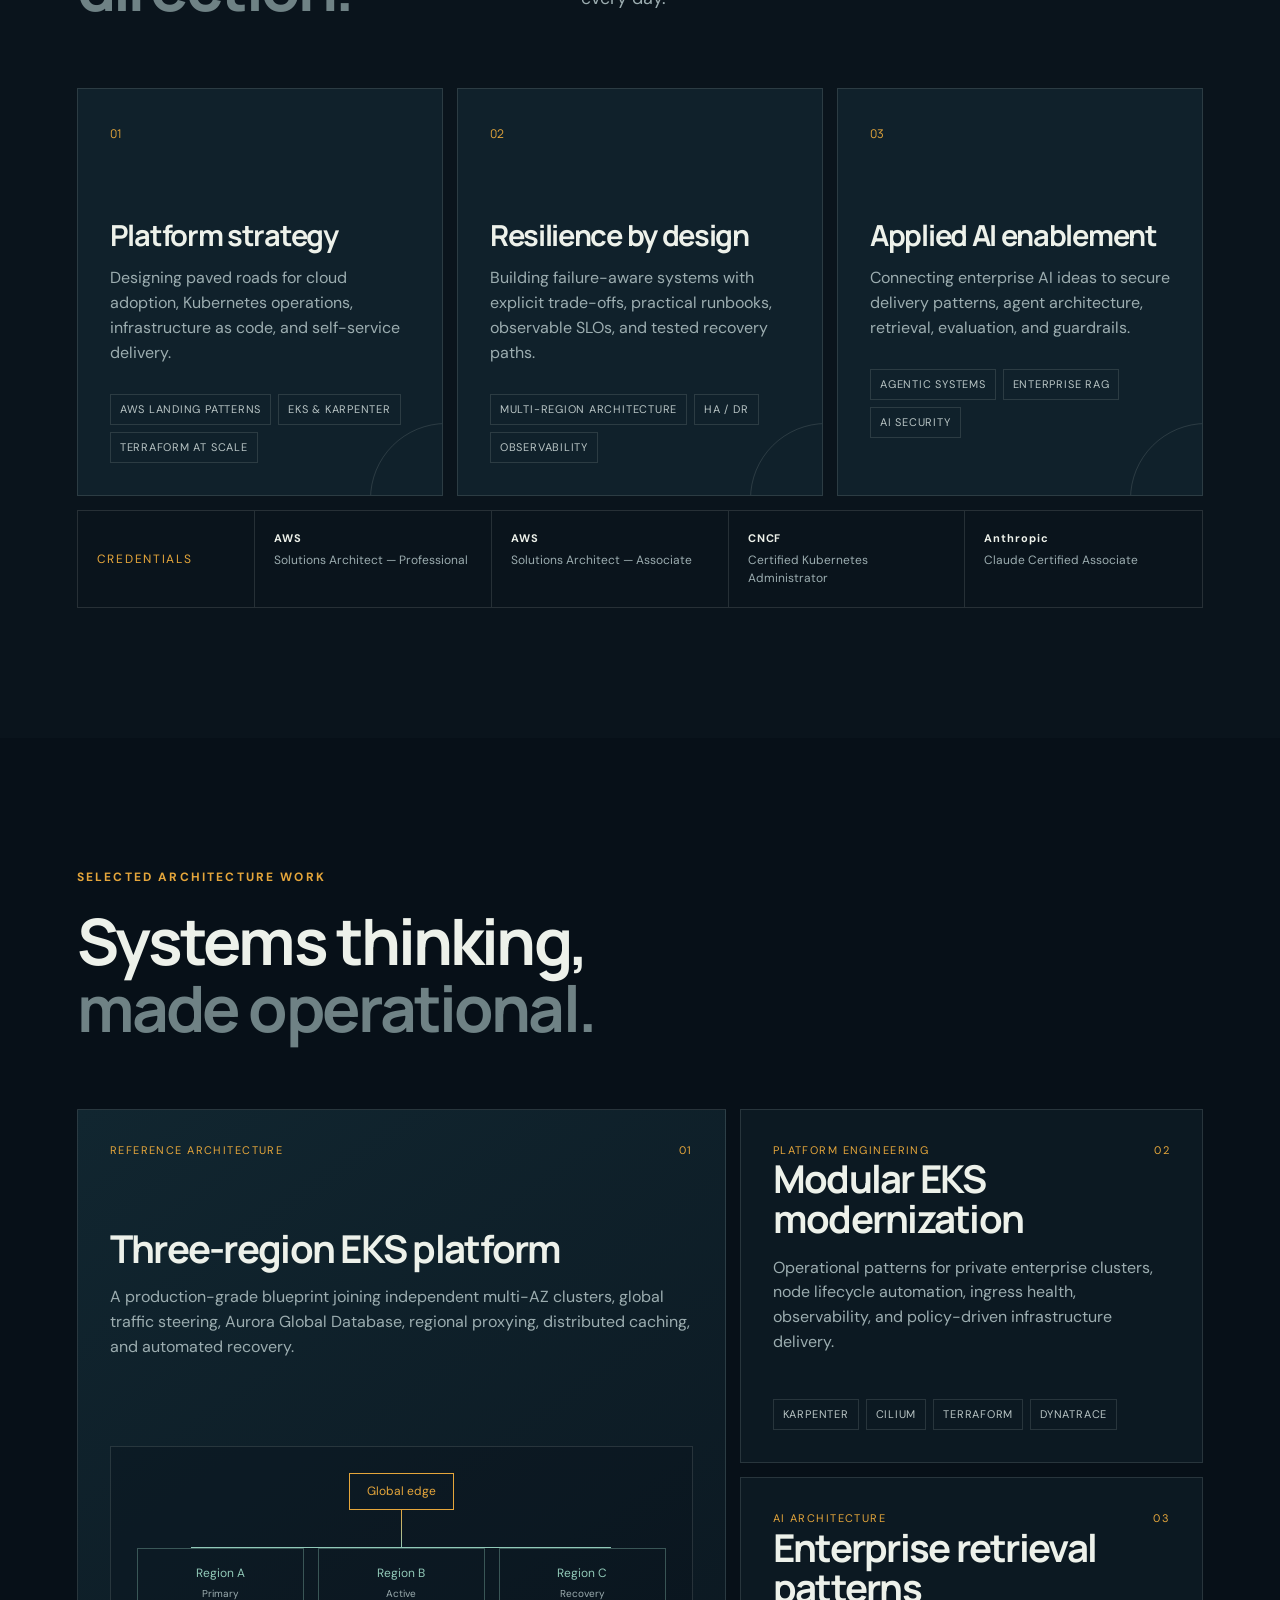
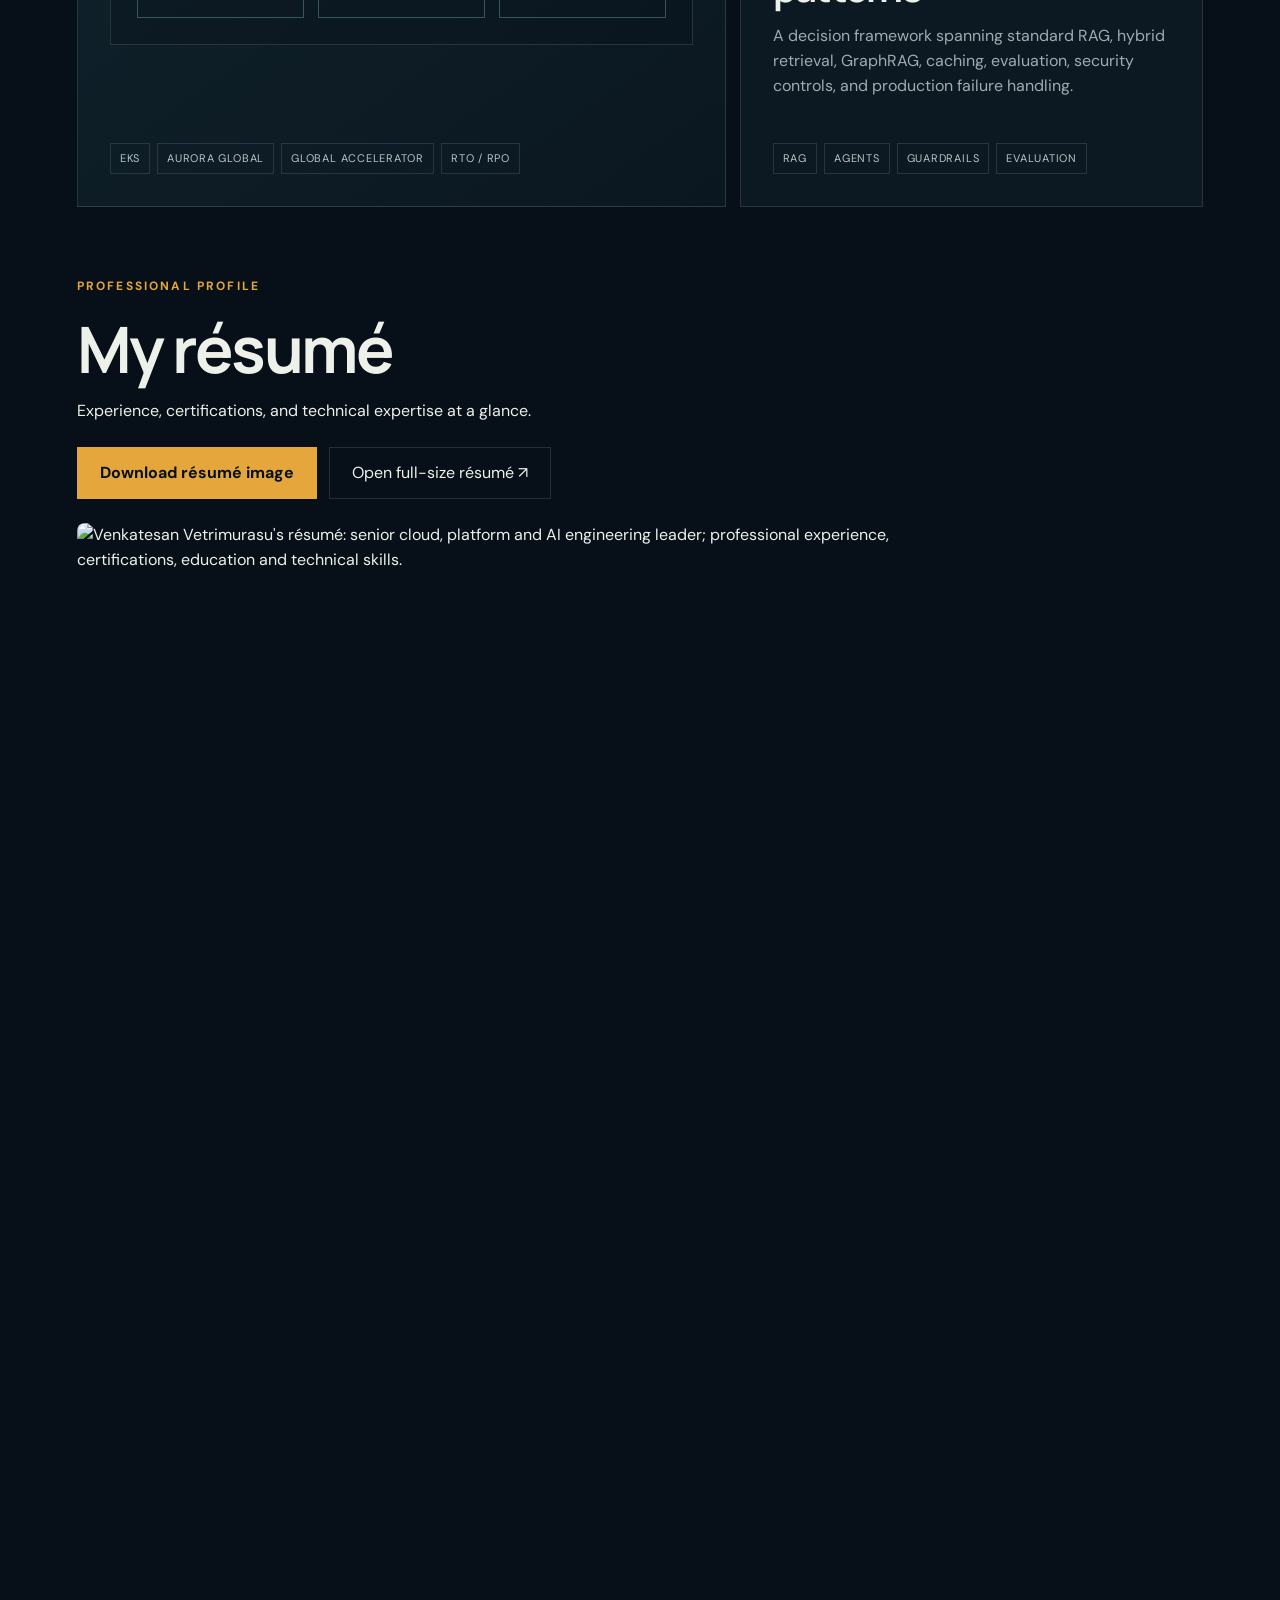
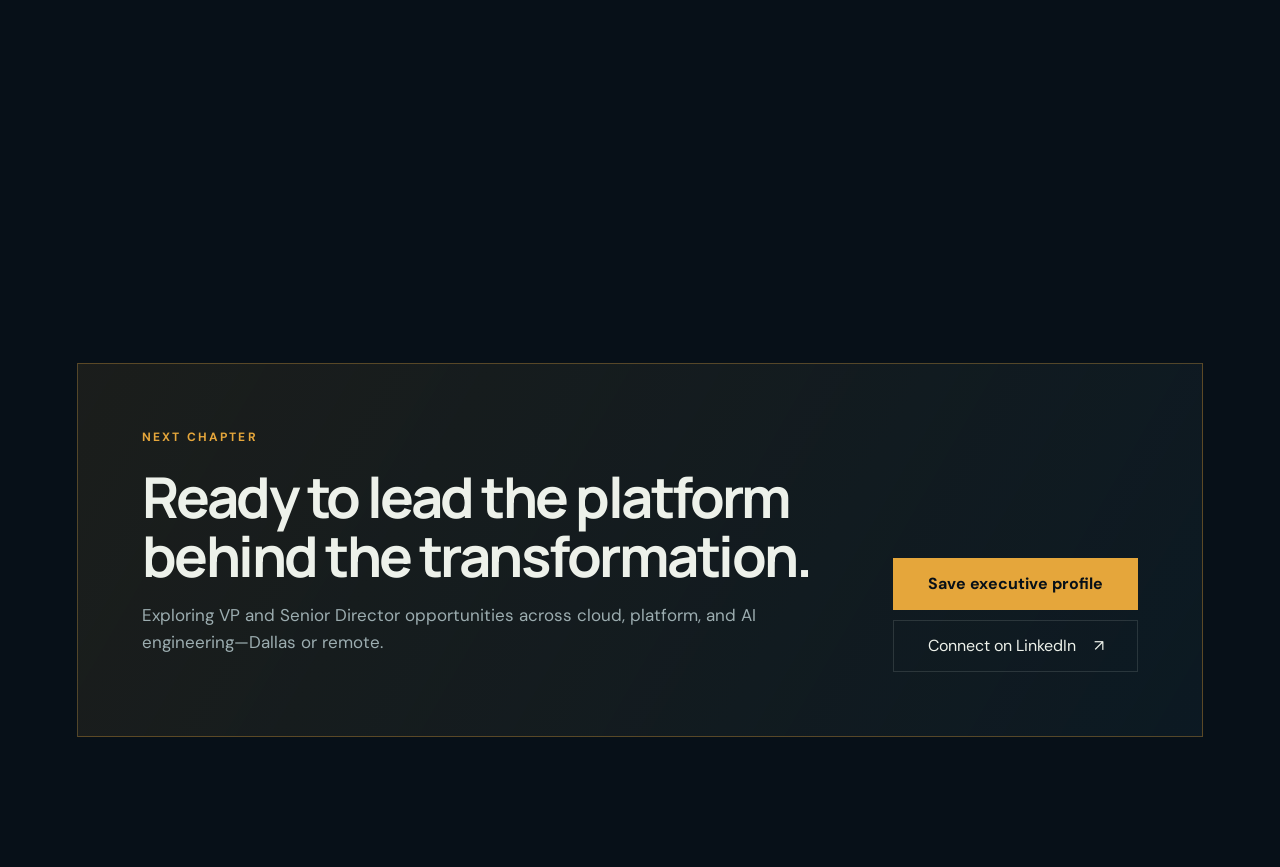
==== commit 2c8d671d: "Add categorized technical image gallery with 200 images" ====
--- a/index.html
+++ b/index.html
@@ -25,6 +25,7 @@
     <nav aria-label="Primary navigation">
       <a href="#leadership">Leadership</a>
       <a href="#work">Selected work</a>
+      <a href="images/">Technical images</a>
       <button class="nav-cta" type="button" data-print>Save profile</button>
     </nav>
   </header>
